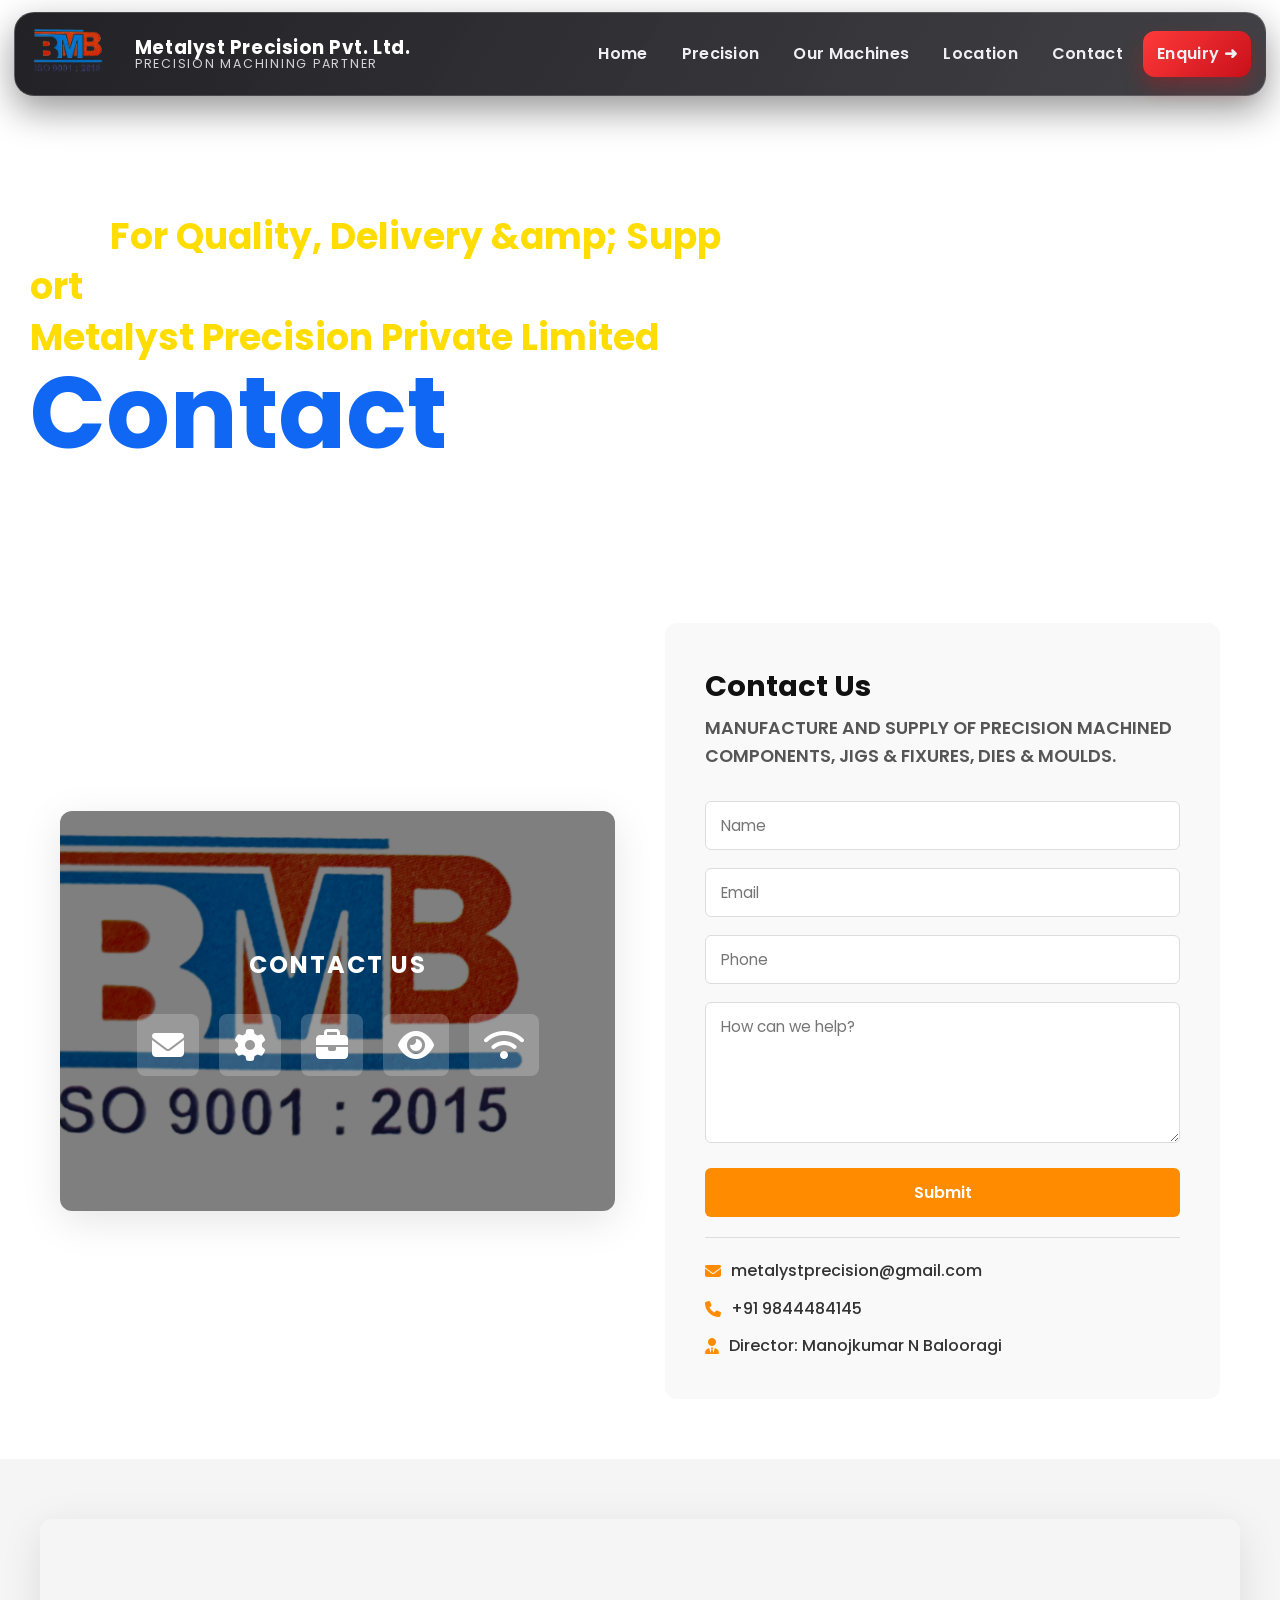
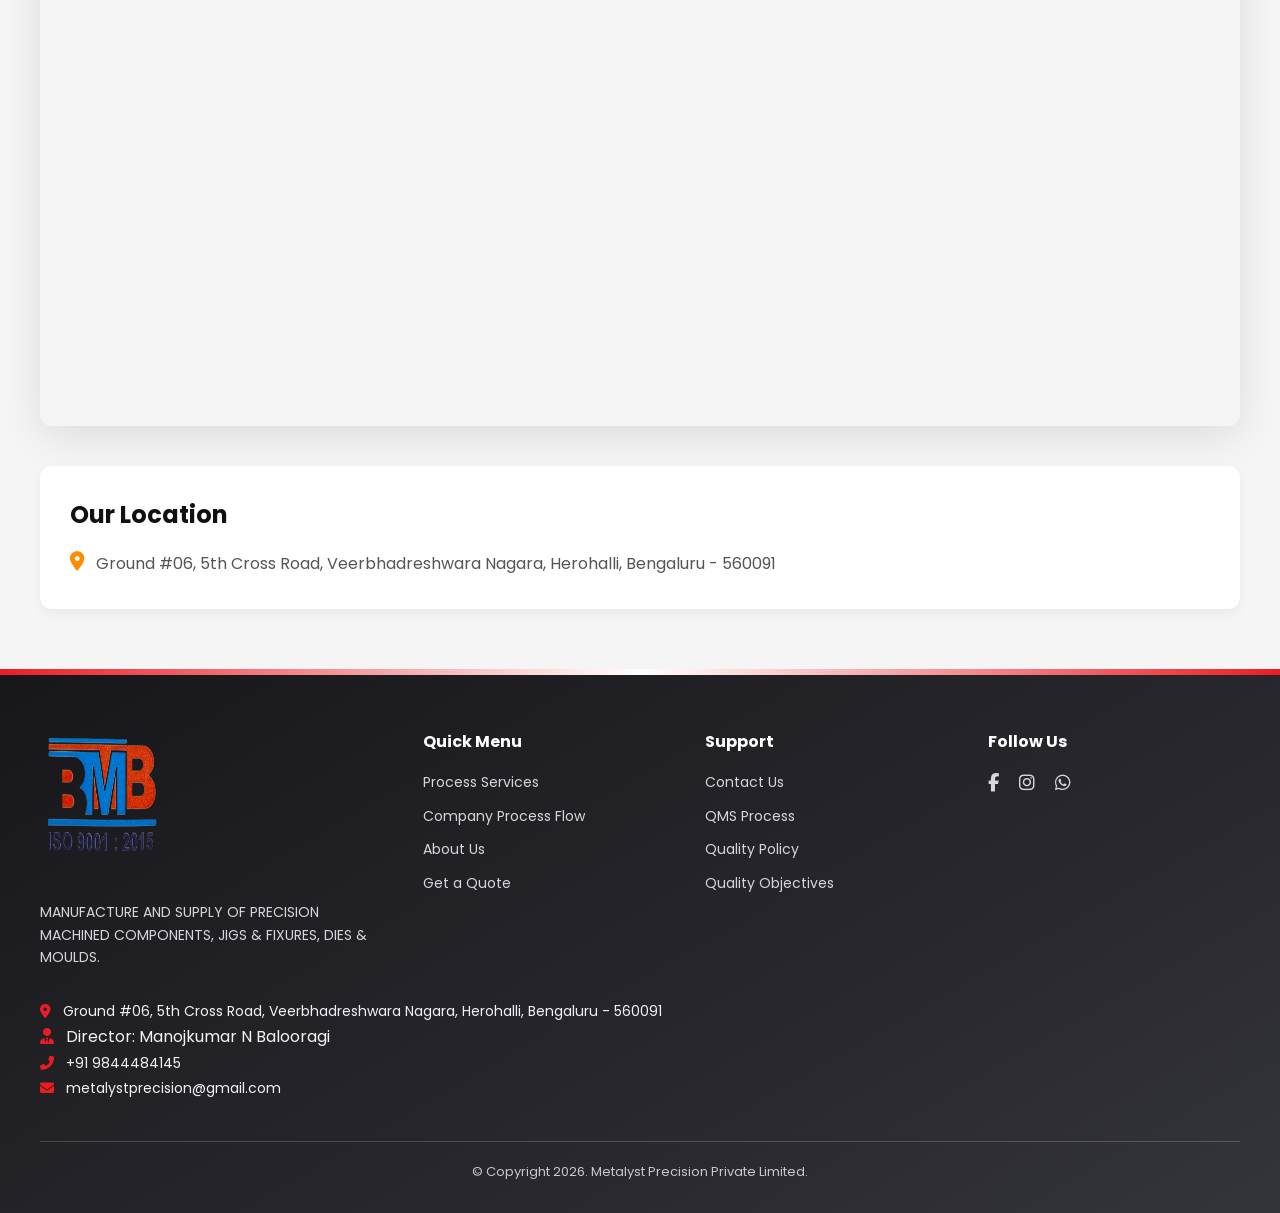
==== contact.html @ deeb3d69 "modify the repo" ====
<!doctype html>
<html lang="en">
  <head>
    <meta charset="UTF-8" />
    <meta name="viewport" content="width=device-width, initial-scale=1.0" />
    <title>Metalyst Precision Private Limited</title>
    <link rel="icon" href="img/logo.png" />
    <link
      href="https://fonts.googleapis.com/css2?family=Inter:wght@400;600;700&display=swap"
      rel="stylesheet"
    />
    <link
      href="https://fonts.googleapis.com/css2?family=Barlow:wght@400;500;600&display=swap"
      rel="stylesheet"
    />
    <link
      href="https://fonts.googleapis.com/css2?family=Poppins:wght@300;400;500;600;700&display=swap"
      rel="stylesheet"
    />

    <link
      rel="stylesheet"
      href="https://cdnjs.cloudflare.com/ajax/libs/font-awesome/6.5.0/css/all.min.css"
    />
    <link rel="stylesheet" href="style.css" />
  </head>
  <style>
    /* Reset */
    * {
      margin: 0;
      padding: 0;
      box-sizing: border-box;
      font-family: "poppins", sans-serif;
    }

    body {
      background: #fff;
      color: #111;
      line-height: 1.6;
    }

    .service-hero-content h2 span.letter,
    .service-hero-content h1 span.letter {
      opacity: 0;
      transform: translateY(-30px);
      animation: fadeInUp 0.6s ease-out forwards;
      display: inline-block;
    }

    @keyframes fadeInUp {
      from {
        opacity: 0;
        transform: translateY(-30px);
      }
      to {
        opacity: 1;
        transform: translateY(0);
      }
    }

    .service-hero {
      background-image: url(img/10506876.jpg);
      background-size: cover;

      object-fit: contain;
      background-position: center;
      padding: 100px 30px;
      position: relative;
      overflow: hidden;
      color: #fff;
      text-align: left;
    }

    .service-hero-content {
      max-width: 700px;
      position: relative;
      z-index: 2;
    }

    .service-hero-content h2 {
      font-size: 36px;
      font-weight: 300;
      line-height: 1.4;
    }

    .service-hero-content h2 span {
      font-weight: 700;
      color: #ffdd00;
    }

    .bg-text {
      font-size: 100px;
      font-weight: 700;
      margin: 0;
      line-height: 1;
      bottom: 30px;
      left: 30px;
      color: #0f67f4;
    }
    @media (max-width: 446px) {
      .service-hero-content h2 {
        font-size: 28px;
      }
      .bg-text {
        font-size: 60px;
      }
    }

    /* Hero Section */
    .hero {
      text-align: center;
      padding: 80px 20px;
      max-width: 1200px;
      margin: auto;
      font-family: "poppins", sans-serif;
    }

    .hero h1 {
      font-size: 2.5rem;
      font-weight: 700;
      margin-bottom: 15px;
    }

    .hero .highlight {
      color: #1e73e8;
    }

    .hero p {
      font-size: 1.1rem;
      color: #555;
      margin-bottom: 25px;
    }

    /* Buttons */
    .buttons {
      display: flex;
      justify-content: center;
      gap: 15px;
      margin-bottom: 20px;
    }

    .btn {
      text-decoration: none;
      padding: 12px 28px;
      border-radius: 25px;
      font-size: 1rem;
      font-weight: 600;
      transition: 0.3s;
    }

    .btn.primary {
      background: #1e73e8;
      color: #fff;
    }

    .btn.primary:hover {
      background: #125bb5;
    }

    .btn.secondary {
      background: #f4f4f4;
      color: #333;
      border: 1px solid #ddd;
    }

    .btn.secondary:hover {
      background: #e6e6e6;
    }

    /* Rating */
    .rating {
      margin-top: 10px;
      font-size: 0.95rem;
      color: #333;
    }

    .rating p {
      font-size: 0.85rem;
      color: #555;
    }

    .rating a {
      color: #1e73e8;
      text-decoration: none;
    }

    /* Stats Section */
    .hero-stats {
      margin-top: 60px;
      display: grid;
      grid-template-columns: repeat(auto-fit, minmax(220px, 1fr));
      gap: 20px;
      font-family: "poppins", sans-serif;
      justify-content: center;
      text-align: center;
      align-items: center;
    }

    .stat {
      background: #f9f9f9;
      border-radius: 15px;
      padding: 25px;
      text-align: center;
      box-shadow: 0 4px 12px rgba(0, 0, 0, 0.05);
    }

    .stat img {
      width: 100%;
      border-radius: 12px;
    }

    .stat h2 {
      font-size: 2rem;
      color: #111;
      margin-bottom: 10px;
    }

    .stat p {
      font-size: 0.95rem;
      color: #000000;
    }

    /* Color Variations */
    .stat.blue {
      background: #000000;
      color: #ffffff;
      font-size: 2rem;
    }
    .stat.blue p {
      color: #d4d4d4;
      font-size: 1rem;
      font-weight: 600;
    }
    .stat.blue h2 {
      color: #1f61f0;
      font-size: 2rem;
    }

    .stat.green {
      background: #f0fdf4;
      color: #111;
      border: 1px solid #cce8d8;
    }

    .stat.lightgreen {
      background: #d9f99d;
      color: #111;
    }

    /* machines */

    .machine-sec {
      padding: 60px 20px;
      background: #fff;
      max-width: 1200px;
      margin: auto;
    }

    .machine-sec h2 {
      font-size: 1.8rem;
      margin-bottom: 30px;
      font-weight: 700;
      color: #111;
    }

    .machine-sec h2 span {
      color: #e60012; /* Red Plus */
      margin-left: 10px;
    }

    /* Grid Layout */
    .machine-grid {
      display: grid;
      grid-template-columns: repeat(auto-fit, minmax(280px, 1fr));
      gap: 25px;
    }

    /* Machine Cards */
    .machine-card {
      background: #fff;
      border-radius: 10px;
      padding: 20px;
      text-align: center;
      box-shadow: 0 4px 12px rgba(0, 0, 0, 0.08);
      display: flex;
      flex-direction: column;
      justify-content: space-between;
    }

    .machine-card img {
      max-width: 100%;
      height: auto;
      margin-bottom: 15px;
      border-radius: 8px;
    }

    .machine-card h3 {
      font-size: 1.1rem;
      font-weight: 600;
      color: #222;
      margin-bottom: 15px;
    }

    /* Wide cards (side by side image + text) */
    .machine-card.wide {
      display: flex;
      align-items: center;
      justify-content: space-between;
      gap: 20px;
      grid-column: span 2;
    }

    .machine-card.wide .machine-info {
      flex: 1;
    }

    .machine-card.wide .machine-img {
      flex: 1;
    }

    .machine-card.wide img {
      width: 100%;
      border-radius: 8px;
    }

    .machine-card ul {
      list-style: disc;
      margin: 0 0 15px 20px;
      text-align: left;
      color: #444;
      font-size: 0.95rem;
    }

    /* Explore Button */
    .explore-btn {
      display: inline-block;
      background: #007bff;
      color: #fff;
      padding: 8px 18px;
      border-radius: 25px;
      text-decoration: none;
      font-size: 0.9rem;
      font-weight: 500;
      transition: 0.3s;
    }

    .explore-btn:hover {
      background: #7e7e7e;
    }

    .work-section {
      margin-top: 2rem;
      padding-bottom: 60px;
    }
    .work-header {
      text-align: center;
      padding: 60px 20px 30px;
    }

    .work-header h2 {
      font-size: 2.5rem;
      font-weight: 600;
    }

    .work-header h2 span {
      color: #3fa9f5;
    }

    .work-header p {
      font-size: 1rem;
      color: #525252;
      margin-top: 10px;
    }

    /* Grid */
    .work-grid {
      display: grid;
      grid-template-columns: repeat(3, 1fr);
      grid-auto-rows: 250px;
      gap: 20px;
      padding: 20px 60px 60px;
    }

    /* Card */
    .work-card {
      position: relative;
      overflow: hidden;
      border-radius: 16px;
    }

    .work-card img {
      width: 100%;
      height: 100%;
      object-fit: cover;
      transition: 0.4s;
    }

    .work-card:hover img {
      transform: scale(1.1);
      filter: brightness(0.7);
    }

    /* Info */
    .work-info {
      position: absolute;
      bottom: 20px;
      left: 20px;
      z-index: 2;
    }

    .work-info h3 {
      font-size: 1.1rem;
      margin: 5px 0 0;
      color: #ffffff;
    }
    .tag {
      color: #fff;
    }

    .tag {
      font-size: 0.8rem;
      background: rgba(0, 149, 255, 0.8);
      padding: 4px 10px;
      border-radius: 20px;
      font-weight: 600;
    }

    /* CTA button */
    .cta-btn {
      background: #0095ff;
      border: none;
      padding: 12px 20px;
      color: #fff;
      font-size: 0.9rem;
      border-radius: 25px;
      cursor: pointer;
      transition: 0.3s;
    }

    .cta-btn:hover {
      background: #2a7fb6;
    }

    /* Special card sizing */
    .large {
      grid-row: span 2;
    }

    .wide {
      grid-column: span 2;
    }

    /* Responsive */
    @media (max-width: 900px) {
      .work-grid {
        grid-template-columns: 1fr 1fr;
      }
      .wide {
        grid-column: span 1;
      }
    }

    @media (max-width: 600px) {
      .work-grid {
        grid-template-columns: 1fr;
        grid-auto-rows: auto;
      }
      .large {
        grid-row: span 1;
      }
    }

    /* Enquiry Section */
    .enquiry-section {
      padding: 60px 20px;
      max-width: 1200px;
      margin: auto;
      font-family: "poppins", sans-serif;
    }

    .enquiry-container {
      display: grid;
      grid-template-columns: 1fr 1fr;
      gap: 50px;
      align-items: center;
    }

    .enquiry-left {
      position: relative;
    }

    .contact-image {
      position: relative;
      border-radius: 12px;
      overflow: hidden;
      box-shadow: 0 10px 40px rgba(0, 0, 0, 0.1);
    }

    .contact-image img {
      width: 100%;
      height: auto;
      display: block;
      min-height: 400px;
      object-fit: cover;
    }

    .contact-overlay {
      position: absolute;
      top: 0;
      left: 0;
      right: 0;
      bottom: 0;
      background: rgba(0, 0, 0, 0.5);
      display: flex;
      flex-direction: column;
      align-items: center;
      justify-content: center;
      gap: 30px;
    }

    .contact-overlay h3 {
      color: #fff;
      font-size: 1.5rem;
      font-weight: 700;
      letter-spacing: 2px;
    }

    .contact-icons {
      display: flex;
      gap: 20px;
      font-size: 2rem;
      color: #fff;
    }

    .contact-icons i {
      background: rgba(255, 255, 255, 0.2);
      padding: 15px;
      border-radius: 8px;
      transition: all 0.3s;
    }

    .contact-icons i:hover {
      background: rgba(255, 217, 0, 0.3);
      transform: scale(1.1);
    }

    .enquiry-right {
      padding: 40px;
      background: #f9f9f9;
      border-radius: 12px;
    }

    .enquiry-right h2 {
      font-size: 1.8rem;
      font-weight: 700;
      color: #111;
      margin-bottom: 5px;
    }

    .enquiry-subtitle {
      font-size: 1.1rem;
      color: #555;
      margin-bottom: 30px;
      font-weight: 600;
    }

    .enquiry-form {
      margin-bottom: 20px;
    }

    .form-group {
      margin-bottom: 18px;
    }

    .form-group input,
    .form-group textarea {
      width: 100%;
      padding: 12px 15px;
      border: 1px solid #ddd;
      border-radius: 6px;
      font-family: "poppins", sans-serif;
      font-size: 0.95rem;
      transition: all 0.3s;
    }

    .form-group input:focus,
    .form-group textarea:focus {
      outline: none;
      border-color: #007bff;
      box-shadow: 0 0 5px rgba(0, 123, 255, 0.3);
    }

    .form-group textarea {
      resize: vertical;
      font-family: "poppins", sans-serif;
    }

    .submit-btn {
      width: 100%;
      padding: 12px 20px;
      background: #ff8c00;
      color: #fff;
      border: none;
      border-radius: 6px;
      font-size: 1rem;
      font-weight: 600;
      cursor: pointer;
      transition: all 0.3s;
      font-family: "poppins", sans-serif;
    }

    .submit-btn:hover {
      background: #e67e00;
      transform: translateY(-2px);
      box-shadow: 0 5px 15px rgba(255, 140, 0, 0.3);
    }

    .contact-info {
      display: flex;
      flex-direction: column;
      gap: 12px;
      margin-top: 20px;
      padding-top: 20px;
      border-top: 1px solid #ddd;
    }

    .info-link {
      color: #333;
      text-decoration: none;
      font-weight: 500;
      display: flex;
      align-items: center;
      gap: 10px;
      transition: all 0.3s;
    }

    .info-link i {
      color: #ff8c00;
    }

    .info-link:hover {
      color: #ff8c00;
      transform: translateX(5px);
    }

    /* Map Section */
    .map-section {
      padding: 60px 20px;
      background: #f5f5f5;
    }

    .map-container {
      max-width: 1200px;
      margin: 0 auto 40px;
      border-radius: 12px;
      overflow: hidden;
      box-shadow: 0 10px 40px rgba(0, 0, 0, 0.1);
    }

    .map-container iframe {
      border: none;
    }

    .address-info {
      max-width: 1200px;
      margin: auto;
    }

    .address-box {
      background: #fff;
      padding: 30px;
      border-radius: 12px;
      box-shadow: 0 4px 12px rgba(0, 0, 0, 0.05);
    }

    .address-box h3 {
      font-size: 1.5rem;
      font-weight: 700;
      color: #111;
      margin-bottom: 15px;
    }

    .address-box p {
      color: #555;
      font-size: 1rem;
      line-height: 1.8;
      display: flex;
      align-items: flex-start;
      gap: 12px;
    }

    .address-box i {
      color: #ff8c00;
      font-size: 1.2rem;
      margin-top: 2px;
    }

    /* Responsive */
    @media (max-width: 768px) {
      .enquiry-container {
        grid-template-columns: 1fr;
        gap: 30px;
      }

      .enquiry-right {
        padding: 30px;
      }

      .enquiry-right h2 {
        font-size: 1.5rem;
      }

      .contact-image img {
        min-height: 300px;
      }

      .map-container iframe {
        height: 350px !important;
      }

      .address-box {
        padding: 20px;
      }
    }
  </style>
  <body>
    <header class="navbar">
      <div class="logo">
        <img src="img/logo.png" alt="Metalyst Precision logo" />
        <div class="brand-copy">
          <span class="brand-name">Metalyst Precision Pvt. Ltd.</span>
          <span class="brand-sub">Precision Machining Partner</span>
        </div>
      </div>
      <button class="menu-toggle" aria-label="Toggle menu">
        <i class="fas fa-bars"></i>
      </button>
      <nav class="nav-links">
        <a href="index.html">Home</a>
        <a href="precision.html">Precision</a>
        <a href="machine.html">Our Machines</a>
        <a
          href="https://maps.app.goo.gl/YwzaSE9wYyrj9JaE9?g_st=iw"
          target="_blank"
          rel="noopener"
          >Location</a
        >
        <a href="contact.html">Contact</a>
        <a
          href="https://wa.me/919844484145?text=Hi%20Metalyst%20Precision%20Private%20Limited!%20I%20am%20interested%20in%20your%20precision%20machining%20solutions.%20Can%20you%20provide%20more%20details?"
          class="btn-yellow"
          >Enquiry ➜</a
        >
      </nav>
    </header>

    <section class="service-hero" id="services">
      <div class="service-hero-content">
        <h2>
          For Quality, Delivery & Support <br /><span
            >Metalyst Precision Private Limited</span
          >
        </h2>
        <h1 class="bg-text">Contact</h1>
      </div>
    </section>

    <!-- Enquiry Section -->
    <section class="enquiry-section">
      <div class="enquiry-container">
        <!-- Left Side - Contact Image & Info -->
        <div class="enquiry-left">
          <div class="contact-image">
            <img src="img/logo.png" alt="Contact Us" />
            <div class="contact-overlay">
              <h3>CONTACT US</h3>
              <div class="contact-icons">
                <i class="fas fa-envelope"></i>
                <i class="fas fa-cog"></i>
                <i class="fas fa-briefcase"></i>
                <i class="fas fa-eye"></i>
                <i class="fas fa-wifi"></i>
              </div>
            </div>
          </div>
        </div>

        <!-- Right Side - Form -->
        <div class="enquiry-right">
          <h2>Contact Us</h2>
          <p class="enquiry-subtitle">
            MANUFACTURE AND SUPPLY OF PRECISION MACHINED COMPONENTS, JIGS &
            FIXURES, DIES & MOULDS.
          </p>

          <form class="enquiry-form" id="enquiryForm">
            <div class="form-group">
              <input type="text" placeholder="Name" name="name" required />
            </div>

            <div class="form-group">
              <input type="email" placeholder="Email" name="email" required />
            </div>

            <div class="form-group">
              <input type="tel" placeholder="Phone" name="phone" required />
            </div>

            <div class="form-group">
              <textarea
                placeholder="How can we help?"
                name="message"
                rows="5"
                required
              ></textarea>
            </div>

            <button type="submit" class="submit-btn">Submit</button>
          </form>

          <div class="contact-info">
            <a href="mailto:metalystprecision@gmail.com" class="info-link">
              <i class="fas fa-envelope"></i>
              metalystprecision@gmail.com
            </a>
            <a href="tel:+919844484145" class="info-link">
              <i class="fas fa-phone"></i>
              +91 9844484145
            </a>
            <span class="info-link"
              ><i class="fas fa-user-tie"></i> Director: Manojkumar N
              Balooragi</span
            >
          </div>
        </div>
      </div>
    </section>

    <!-- Map Section -->
    <section class="map-section">
      <div class="map-container">
        <iframe
          title="Metalyst Precision Location Map"
          src="https://www.google.com/maps?q=Ground%20%2306%2C%205th%20Cross%20Road%2C%20Veerbhadreshwara%20Nagara%2C%20Herohalli%2C%20Bengaluru%20560091&output=embed"
          width="100%"
          height="500"
          allowfullscreen=""
          class="contact-map"
        ></iframe>
      </div>

      <div class="address-info">
        <div class="address-box">
          <h3>Our Location</h3>
          <p>
            <i class="fas fa-map-marker-alt"></i>
            Ground #06, 5th Cross Road, Veerbhadreshwara Nagara, Herohalli,
            Bengaluru - 560091
          </p>
        </div>
      </div>
    </section>

    <footer class="footer">
      <div class="footer-container">
        <!-- Left Column -->
        <div class="footer-brand">
            <img
              src="img/logo.png"
              alt="Metalyst Precision Logo"
              class="logo"
            />
            <p>
              MANUFACTURE AND SUPPLY OF PRECISION MACHINED COMPONENTS, JIGS &
              FIXURES, DIES & MOULDS.
            </p>
          </div>

        <!-- Quick Menu -->
        <div class="footer-links">
          <h4>Quick Menu</h4>
          <ul>
            <li><a href="index.html#service">Process Services</a></li>
            <li><a href="index.html#process">Company Process Flow</a></li>
            <li><a href="index.html">About Us</a></li>
            <li><a href="contact.html">Get a Quote</a></li>
          </ul>
        </div>

        <!-- Support -->
        <div class="footer-links">
          <h4>Support</h4>
          <ul>
            <li><a href="contact.html">Contact Us</a></li>
            <li><a href="index.html#process">QMS Process</a></li>
            <li><a href="index.html">Quality Policy</a></li>
            <li><a href="index.html">Quality Objectives</a></li>
          </ul>
        </div>

        <!-- Social -->
        <div class="footer-social">
          <h4>Follow Us</h4>
          <div class="social-icons">
            <a href="#" title="Facebook" target="_blank" rel="noopener">
              <i class="fab fa-facebook-f"></i>
            </a>
            <a href="#" title="Instagram" target="_blank" rel="noopener">
              <i class="fab fa-instagram"></i>
            </a>
            <a
              href="https://wa.me/919844484145?text=Hello%20Metalyst%20Precision%20Private%20Limited%2C%20I%20am%20interested%20in%20your%20precision%20machining%20solutions."
              target="_blank"
              rel="noopener"
              title="WhatsApp"
            >
              <i class="fab fa-whatsapp"></i>
            </a>
          </div>
        </div>

        <!-- Contact Details -->
        <div class="footer-contact">
          <p>
            <a
              href="https://maps.app.goo.gl/YwzaSE9wYyrj9JaE9?g_st=iw"
              target="_blank"
              rel="noopener"
            >
              <i class="fas fa-map-marker-alt"></i>
              Ground #06, 5th Cross Road, Veerbhadreshwara Nagara, Herohalli,
              Bengaluru - 560091
            </a>
          </p>

          <p>
            <i class="fas fa-user-tie"></i> Director: Manojkumar N Balooragi
          </p>

          <p>
            <a href="tel:+919844484145">
              <i class="fas fa-phone-alt"></i> +91 9844484145
            </a>
          </p>

          <p>
            <a
              href="mailto:metalystprecision@gmail.com"
              target="_blank"
              rel="noopener"
            >
              <i class="fas fa-envelope"></i> metalystprecision@gmail.com
            </a>
          </p>
        </div>
      </div>

      <div class="footer-bottom">
        <p>© Copyright 2026. Metalyst Precision Private Limited.</p>
      </div>
    </footer>

    <script>
      document.addEventListener("DOMContentLoaded", function () {
        // Service Hero h2 animation
        const serviceHeroH2 = document.querySelector(
          ".service-hero-content h2",
        );
        if (serviceHeroH2) {
          // Split text into spans if not already done
          if (!serviceHeroH2.querySelector("span.letter")) {
            const html = serviceHeroH2.innerHTML;
            // Split by <br> and animate each line
            serviceHeroH2.innerHTML = "";
            html.split("<br>").forEach((line, lineIdx) => {
              if (lineIdx > 0)
                serviceHeroH2.appendChild(document.createElement("br"));
              line
                .replace(/<[^>]+>/g, "")
                .split("")
                .forEach((char, i) => {
                  const span = document.createElement("span");
                  span.className = "letter";
                  span.textContent = char === " " ? "\u00A0" : char;
                  serviceHeroH2.appendChild(span);
                });
            });
          }
          serviceHeroH2.querySelectorAll("span.letter").forEach((span) => {
            span.style.opacity = 0;
            span.style.transform = "translateY(-30px)";
            span.style.animation = "none";
          });
          const observerH2 = new IntersectionObserver(
            ([entry]) => {
              if (entry.isIntersecting) {
                serviceHeroH2
                  .querySelectorAll("span.letter")
                  .forEach((span, i) => {
                    span.style.animation = "fadeInUp 0.6s ease-out forwards";
                    span.style.animationDelay = i * 0.06 + "s";
                  });
              }
            },
            { threshold: 0.5 },
          );
          observerH2.observe(serviceHeroH2);
        }

        // Service Hero h1 animation
        const serviceHeroH1 = document.querySelector(
          ".service-hero-content h1",
        );
        if (serviceHeroH1) {
          if (!serviceHeroH1.querySelector("span.letter")) {
            const text = serviceHeroH1.textContent;
            serviceHeroH1.innerHTML = "";
            text.split("").forEach((char) => {
              const span = document.createElement("span");
              span.className = "letter";
              span.textContent = char === " " ? "\u00A0" : char;
              serviceHeroH1.appendChild(span);
            });
          }
          serviceHeroH1.querySelectorAll("span.letter").forEach((span) => {
            span.style.opacity = 0;
            span.style.transform = "translateY(-30px)";
            span.style.animation = "none";
          });
          const observerH1 = new IntersectionObserver(
            ([entry]) => {
              if (entry.isIntersecting) {
                serviceHeroH1
                  .querySelectorAll("span.letter")
                  .forEach((span, i) => {
                    span.style.animation = "fadeInUp 0.6s ease-out forwards";
                    span.style.animationDelay = i * 0.06 + "s";
                  });
              }
            },
            { threshold: 0.5 },
          );
          observerH1.observe(serviceHeroH1);
        }
      });

      document.addEventListener("DOMContentLoaded", function () {
        const menuToggle = document.querySelector(".menu-toggle");
        const navLinks = document.querySelector(".nav-links");
        menuToggle.addEventListener("click", function () {
          navLinks.classList.toggle("active");
        });
      });
    </script>

    <script>
      // ...existing code...

      // Count animation for hero-stats numbers
      document.addEventListener("DOMContentLoaded", function () {
        function animateCount(el, target, duration = 1200) {
          let start = 0;
          let startTime = null;
          target = parseInt(target, 10);
          function step(ts) {
            if (!startTime) startTime = ts;
            const progress = Math.min((ts - startTime) / duration, 1);
            el.textContent = Math.floor(progress * (target - start) + start);
            if (progress < 1) {
              requestAnimationFrame(step);
            } else {
              el.textContent = target;
            }
          }
          requestAnimationFrame(step);
        }

        // Animate all .stat h2 numbers when .hero-stats enters viewport
        const statsSection = document.querySelector(".hero-stats");
        if (statsSection) {
          const observer = new IntersectionObserver(
            function (entries) {
              if (entries[0].isIntersecting) {
                statsSection
                  .querySelectorAll(".stat h2")
                  .forEach(function (h2) {
                    const target = h2.textContent.replace(/\D/g, "");
                    if (target) animateCount(h2, target);
                  });
                observer.disconnect();
              }
            },
            { threshold: 0.3 },
          );
          observer.observe(statsSection);
        }
      });

      // ...existing code...
    </script>

    <script>
      // Enquiry Form Submission
      document.addEventListener("DOMContentLoaded", function () {
        const enquiryForm = document.getElementById("enquiryForm");
        if (enquiryForm) {
          enquiryForm.addEventListener("submit", function (e) {
            e.preventDefault();

            // Get form values
            const formData = new FormData(this);
            const data = {
              name: formData.get("name"),
              email: formData.get("email"),
              phone: formData.get("phone"),
              message: formData.get("message"),
            };

            // Create mailto link
            const subject = `New Enquiry from ${data.name}`;
            const body = `
Name: ${data.name}
Email: ${data.email}
Phone: ${data.phone}

Message:
${data.message}
            `;

            // Send email using mailto (opens email client)
            window.location.href = `mailto:metalystprecision@gmail.com?subject=${encodeURIComponent(
              subject,
            )}&body=${encodeURIComponent(body)}`;

            // Optional: Show success message
            alert("Thank you for your enquiry! Opening email client...");

            // Reset form
            this.reset();
          });
        }
      });
    </script>
  </body>
</html>
---- style.css ----
* {
  margin: 0;
  padding: 0;
  box-sizing: border-box;
}

:root {
  --primary: #1f1f23; /* Card Black */
  --secondary: #3a3a40; /* Card Gray */
  --accent-red: #ed1c24; /* Card Red */
  --accent-red-dark: #c8101a; /* Deep Red */
  --light-bg: #efeff1; /* Light Gray */
  --mid-bg: #d8d8dd; /* Mid Gray */
  --text-dark: #1a1a1d; /* Headings */
  --text-body: #3f3f45; /* Paragraphs */
  --nav-bg: linear-gradient(
    120deg,
    rgba(27, 27, 31, 0.97),
    rgba(53, 53, 58, 0.94)
  );
}

body {
  font-family: "Poppins", sans-serif;
  margin: 0;
  padding: 0;
  background: #f2f6fb;
  color: #333;
  margin-top: 112px;
}
html {
  scroll-behavior: smooth;
}

/* Modern Navbar */
.menu-toggle {
  display: none;
}

.navbar {
  position: fixed;
  top: 12px;
  left: 50%;
  transform: translateX(-50%);
  width: min(1260px, calc(100% - 28px));
  min-height: 84px;
  display: flex;
  align-items: center;
  justify-content: space-between;
  padding: 12px 14px;
  border-radius: 20px;
  border: 1px solid rgba(255, 255, 255, 0.16);
  background: var(--nav-bg);
  -webkit-backdrop-filter: blur(14px);
  backdrop-filter: blur(14px);
  box-shadow: 0 14px 36px rgba(8, 8, 10, 0.42);
  z-index: 1000;
  font-family: "Barlow", sans-serif;
}

.navbar .logo {
  display: flex;
  align-items: center;
  gap: 12px;
  min-width: 0;
}

.logo img {
  height: 56px;
  width: auto;
}

.brand-copy {
  display: flex;
  flex-direction: column;
  line-height: 1.05;
  color: #ffffff;
}

.brand-name {
  font-weight: 700;
  font-size: 1.15rem;
  letter-spacing: 0.03em;
}

.brand-sub {
  font-size: 0.78rem;
  letter-spacing: 0.14em;
  color: #d3d3d8;
  text-transform: uppercase;
}

.nav-links {
  display: flex;
  align-items: center;
  gap: 6px;
}

.navbar .nav-links a {
  text-decoration: none;
  color: #f0f0f4;
  font-weight: 600;
  letter-spacing: 0.02em;
  padding: 10px 14px;
  border-radius: 12px;
  transition: background 0.25s ease, color 0.25s ease, transform 0.25s ease;
}

.navbar .nav-links a:hover {
  background: var(--accent-red);
  color: #ffffff;
  transform: translateY(-1px);
}

.navbar .nav-links a:focus-visible,
.menu-toggle:focus-visible,
.hero-btn:focus-visible {
  outline: 2px solid var(--accent-red);
  outline-offset: 2px;
}

.btn-yellow {
  background: linear-gradient(135deg, #ff3a3a, #c8101a);
  color: #ffffff;
  padding: 10px 18px;
  border-radius: 12px;
  text-decoration: none;
  font-weight: 700;
  box-shadow: 0 10px 20px rgba(200, 16, 26, 0.35);
}

.btn-yellow:hover {
  background: linear-gradient(135deg, #ff5d5d, #a60912);
  color: #ffffff;
}

/* Hero Section */
.hero {
  position: relative;
  margin: 0 16px 24px;
  min-height: 720px;
  padding: 146px 56px 34px;
  border-radius: 28px;
  overflow: hidden;
  display: flex;
  flex-direction: column;
  justify-content: space-between;
  isolation: isolate;
  background: radial-gradient(
      circle at 10% 15%,
      rgba(74, 144, 226, 0.32),
      transparent 40%
    ),
    linear-gradient(115deg, #06162e 0%, #0a2144 54%, #0f2b55 100%);
}

.hero::before {
  content: "";
  position: absolute;
  inset: 0;
  background: linear-gradient(
    105deg,
    rgba(4, 15, 31, 0.78) 0%,
    rgba(4, 15, 31, 0.48) 45%,
    rgba(4, 15, 31, 0.18) 100%
  );
  z-index: -1;
}

.bgimg {
  position: absolute;
  inset: 0;
  width: 100%;
  height: 100%;
  object-fit: contain;
  object-position: center right;
  opacity: 0.36;
  z-index: -2;
  filter: contrast(1.06) saturate(1.08);
}

.hero-content {
  display: flex;
  align-items: flex-start;
  justify-content: flex-start;
  position: relative;
  z-index: 2;
  max-width: 780px;
  font-family: "Barlow", sans-serif;
}

.hero-left {
  max-width: 780px;
}

.hero-kicker {
  margin-bottom: 14px;
  font-size: 0.86rem;
  letter-spacing: 0.13em;
  text-transform: uppercase;
  color: #89b9ea;
  font-weight: 600;
}

.hero-left h1 {
  font-size: clamp(2.2rem, 5vw, 4.7rem);
  font-weight: 700;
  line-height: 1.02;
  color: #f5f9ff;
  margin: 0;
}

.hero-left h1 span {
  color: #6ec4ff;
}

.hero-left .tagline {
  margin-top: 18px;
  font-size: 1.08rem;
  line-height: 1.6;
  color: #d3dfef;
  max-width: 62ch;
}

.hero-cta-row {
  display: flex;
  flex-wrap: wrap;
  gap: 12px;
  margin-top: 28px;
}

.hero-btn {
  display: inline-flex;
  align-items: center;
  justify-content: center;
  gap: 6px;
  font-family: "Barlow", sans-serif;
  font-weight: 700;
  padding: 12px 18px;
  border-radius: 12px;
  border: 1px solid transparent;
  transition: transform 0.25s ease, background 0.25s ease, color 0.25s ease;
}

.hero-btn.primary {
  background: linear-gradient(135deg, #2c8fff, #0068ff);
  color: #ffffff;
}

.hero-btn.primary:hover {
  transform: translateY(-1px);
  background: linear-gradient(135deg, #4fa1ff, #0f73ff);
}

.hero-btn.secondary {
  border-color: rgba(194, 216, 242, 0.52);
  color: #d9e9fb;
  background: rgba(13, 28, 54, 0.52);
}

.hero-btn.secondary:hover {
  transform: translateY(-1px);
  background: rgba(23, 45, 80, 0.72);
  color: #ffffff;
}

.hero-image {
  display: none;
}

/* Features */
.herofeatures {
  position: relative;
  z-index: 2;
  width: 100%;
  display: grid;
  grid-template-columns: repeat(4, minmax(0, 1fr));
  gap: 14px;
  margin-top: 44px;
}

.herofeature-card {
  background: rgba(7, 23, 46, 0.76);
  border: 1px solid rgba(196, 218, 244, 0.24);
  border-radius: 16px;
  padding: 16px 18px;
  min-width: 0;
  max-width: unset;
  text-align: left;
  box-shadow: 0 10px 24px rgba(6, 16, 32, 0.26);
}

.herofeature-card.review,
.herofeature-card.battery,
.herofeature-card.weather {
  background: rgba(7, 23, 46, 0.76);
}

.herofeature-card .icon {
  color: #73c6ff;
  font-size: 1.2rem;
  margin-bottom: 10px;
}

.herofeature-card p {
  margin: 0;
  color: #f2f7ff;
  font-weight: 600;
}

.herofeature-card small {
  display: block;
  margin-top: 6px;
  color: #aec2dc;
  font-size: 0.88rem;
  line-height: 1.4;
}

/* Responsive navbar and hero */
@media (max-width: 1080px) {
  .hero {
    padding: 136px 28px 28px;
    min-height: 650px;
  }

  .herofeatures {
    grid-template-columns: repeat(2, minmax(0, 1fr));
  }
}

@media (max-width: 980px) {
  body {
    margin-top: 98px;
  }

  .navbar {
    top: 8px;
    width: calc(100% - 18px);
    min-height: 76px;
    padding: 10px 12px;
    border-radius: 16px;
    align-items: center;
    background: var(--nav-bg);
  }

  .logo img {
    height: 50px;
  }

  .brand-sub {
    display: none;
  }

  .menu-toggle {
    display: inline-flex;
    align-items: center;
    justify-content: center;
    width: 42px;
    height: 42px;
    border-radius: 10px;
    border: 1px solid rgba(255, 255, 255, 0.24);
    background: rgba(255, 255, 255, 0.08);
    color: #ffffff;
    font-size: 1.2rem;
    cursor: pointer;
  }

  .nav-links {
    display: none;
    position: absolute;
    top: calc(100% + 10px);
    left: 0;
    width: 100%;
    padding: 10px;
    border-radius: 14px;
    border: 1px solid rgba(255, 255, 255, 0.2);
    background: var(--nav-bg);
    box-shadow: 0 14px 24px rgba(0, 0, 0, 0.34);
    flex-direction: column;
    align-items: stretch;
    gap: 6px;
  }

  .nav-links.active {
    display: flex;
  }

  .navbar .nav-links a {
    width: 100%;
    border-radius: 10px;
    padding: 12px 14px;
  }

  .navbar .nav-links a:hover,
  .navbar .nav-links a:active,
  .navbar .nav-links a:focus-visible {
    background: var(--accent-red);
    color: #ffffff;
  }

  .btn-yellow {
    width: 100%;
    margin-top: 6px;
    justify-content: center;
    text-align: center;
  }
}

@media (min-width: 981px) {
  .nav-links {
    display: flex !important;
    position: static;
    background: none;
    border: 0;
    box-shadow: none;
    flex-direction: row;
    width: auto;
    padding: 0;
  }

  .menu-toggle {
    display: none !important;
  }
}

@media (max-width: 700px) {
  .hero {
    margin: 0 10px 16px;
    padding: 122px 16px 20px;
    border-radius: 20px;
    min-height: auto;
  }

  .bgimg {
    object-position: center;
    opacity: 0.28;
  }

  .hero-content {
    max-width: 100%;
  }

  .hero-left h1 {
    font-size: clamp(1.9rem, 8vw, 2.8rem);
  }

  .hero-left .tagline {
    font-size: 0.97rem;
    line-height: 1.5;
  }

  .hero-kicker {
    font-size: 0.75rem;
  }

  .hero-cta-row {
    gap: 10px;
  }

  .hero-btn {
    width: 100%;
  }

  .herofeatures {
    grid-template-columns: 1fr;
    gap: 10px;
    margin-top: 24px;
  }
}

/* ...existing code... */

/* ...existing code... */

/* Hero slide animation disabled - content remains static */

/* ...existing code... */

a {
  text-decoration: none;
  color: inherit;
}

.intr {
  opacity: 0;
  transform: translateY(40px);
  animation: fadeInintro 1.5s cubic-bezier(0.4, 2, 0.3, 1) forwards;
  animation-delay: 3.2s;
}

@keyframes fadeInintro {
  from {
    opacity: 0;
    transform: translateY(40px);
  }
  to {
    opacity: 1;
    transform: translateY(0);
  }
}

.about-animated-text span {
  opacity: 0;
  transform: translateY(-30px);
  animation: fadeInUp 0.6s ease-out forwards;
  display: inline-block;
}

/* Staggered delays for each letter */
.about-animated-text span:nth-child(1) {
  animation-delay: 0s;
}
.about-animated-text span:nth-child(2) {
  animation-delay: 0.08s;
}
.about-animated-text span:nth-child(3) {
  animation-delay: 0.16s;
}
.about-animated-text span:nth-child(4) {
  animation-delay: 0.24s;
}
.about-animated-text span:nth-child(5) {
  animation-delay: 0.32s;
}
.about-animated-text span:nth-child(6) {
  animation-delay: 0.4s;
}
.about-animated-text span:nth-child(7) {
  animation-delay: 0.48s;
}
.about-animated-text span:nth-child(8) {
  animation-delay: 0.56s;
}
.about-animated-text span:nth-child(9) {
  animation-delay: 0.64s;
}

@keyframes fadeInUp {
  to {
    opacity: 1;
    transform: translateY(0);
  }
}

@keyframes fadeInUp {
  from {
    opacity: 0;
    transform: translateY(-30px);
  }
  to {
    opacity: 1;
    transform: translateY(0);
  }
}

.about-animated-text span,
.tiltle span {
  opacity: 0;
  transform: translateY(-30px);
  animation: fadeInUp 0.6s ease-out forwards;
  display: inline-block;
}
.top-bar {
  background: #fff;
  font-size: 12px;
  text-transform: uppercase;
  padding: 10px 20px;
  display: flex;
  justify-content: space-between;
  border-bottom: 1px solid #ddd;
  font-weight: 600;
}
.intro strong {
  color: #007bff;
  font-family: "Poppins", sans-serif;
}

.menu {
  cursor: pointer;
}

.about-section {
  background-image: url();
  padding: 30px 30px;
  max-width: 1400px;
  margin: auto;
  font-family: "Poppins", sans-serif;
  border-radius: 15px;
  box-shadow: 0 4px 32px rgba(0, 0, 0, 0.08);
  display: flex;
  flex-wrap: wrap;
  gap: 30px;
  align-items: flex-start;
}

.about-section h1 {
  flex-basis: 100%;
  margin: 0;
  margin-bottom: 1rem;
  font-size: 3rem;
  font-weight: 600;
  color: #02073d;
  font-family: "Poppins", sans-serif;
  order: 1;
}

.intro {
  display: flex;
  flex-direction: column;
  justify-content: flex-start;
  gap: 20px;
  flex: 1;
  min-width: 300px;
  order: 2;
}

.intro p {
  font-size: 1.3rem;
  color: #444;
  font-family: "Poppins", sans-serif;
  margin: 0;
}

.cta-button {
  background: #007bff;
  color: #fff;
  border: none;
  padding: 12px 24px;
  border-radius: 6px;
  font-weight: 600;
  cursor: pointer;
}

.about-images {
  display: flex;
  gap: 20px;
  flex: 1;
  min-width: 300px;
  order: 3;
  margin: 0;
}

.about-images img {
  flex: 1;
  border-radius: 12px;
  object-fit: contain;
  max-height: 300px;
  width: 100%;
}

.philosophy {
  font-size: 1.2rem;
  font-weight: 400;
  color: #333;
  margin-top: 30px;
  font-family: "Poppins", sans-serif;
  flex-basis: 100%;
  order: 4;
}

.highlight {
  color: #ffcc00;
  font-weight: 600;
  font-family: "Poppins", sans-serif;
}

@media (max-width: 700px) {
  .about-section {
    padding: 24px 6px;
    border-radius: 10px;
  }
  .about-section h1 {
    font-size: 2rem;
    text-align: center;
    margin-bottom: 16px;
  }
  .intro {
    flex-direction: column;
    align-items: stretch;
    gap: 14px;
    margin-bottom: 18px;
    text-align: start;
  }
  .intro p {
    font-size: 1.05rem;
    max-width: 100%;
    margin-bottom: 10px;
  }
  .cta-button {
    width: 100%;
    font-size: 1rem;
    padding: 10px 0;
    border-radius: 8px;
    margin: 0 auto 10px auto;
  }
  .about-images {
    flex-direction: column;
    gap: 10px;
    margin: 18px 0;
  }
  .about-images img {
    max-height: 180px;
    width: 100%;
    border-radius: 10px;
  }
  .philosophy {
    font-size: 1rem;
    margin-top: 18px;
    text-align: center;
    padding: 0 4px;
  }
}

.abtwhy-container {
  display: flex;
  flex-wrap: wrap;
  gap: 2rem;
  justify-content: space-between;
  max-width: 1200px;
  font-family: "poppins", sans-serif;
  flex-basis: 100%;
  order: 5;
}

.abtleft-content {
  flex: 1 1 40%;
  margin-left: 2rem;
  margin-right: 3rem;
}

.subtitle {
  color: #bfc3d7;
  font-weight: 600;
  margin-bottom: 0.5rem;
  font-family: "Poppins", sans-serif;
}

.main-title {
  margin-top: 4rem;

  font-size: 2.5rem;
  font-weight: 700;
  color: #111;
  margin-bottom: 1rem;
}

.description {
  color: #666;
  font-size: 1rem;
  line-height: 1.6;
  margin-bottom: 1.5rem;
}
.quick-facts {
  list-style: none;
  padding: 0;
  margin-bottom: 2rem;
}
.btn {
  background-color: #007bff;
  color: #fff;
  padding: 0.75rem 1.5rem;
  text-decoration: none;
  border-radius: 5px;
  font-weight: 600;
  font-family: "Poppins", sans-serif;
}

.abtright-content {
  flex: 1 1 50%;
  display: grid;
  grid-template-columns: repeat(auto-fit, minmax(250px, 1fr));
  gap: 2rem;
  margin-top: 8rem;
  font-family: "Poppins", sans-serif;
}

.abtfeature-box {
  position: relative;
  background: #fff;
  padding: 1.5rem;
  border: 1px solid #eee;
  box-shadow: 0 4px 10px rgba(0, 0, 0, 0.03);
}

.abtfeature-box::before {
  content: "";
  position: absolute;
  width: 25px;
  height: 25px;
  border-top: 5px solid #02073d;
  border-left: 5px solid #02073d;

  top: -10px;
  left: -10px;
  border-radius: 2px;
}

.abtfeature-box .number {
  color: #007bff;
  font-weight: 700;
  font-size: 1.2rem;
}

.feature-box h3 {
  font-size: 1.1rem;
  color: #111;
  margin: 0.5rem 0;
}

.feature-box p {
  font-size: 0.95rem;
  color: #555;
}

/* Responsive */
@media (max-width: 768px) {
  .why-choose-us .container {
    flex-direction: column;
  }

  .right-content {
    grid-template-columns: 1fr;
  }
}

.abtinfo-cards {
  opacity: 1;
  transform: translatey(40px);
  transition: opacity 0.9s cubic-bezier(0.4, 0, 0.2, 1),
    transform 0.9s cubic-bezier(0.4, 0, 0.2, 1);
}

.abtinfo-cards.fade-in-right {
  opacity: 1;
  transform: translateY(0);
}

.abtinfo-cards {
  display: grid;
  grid-template-columns: repeat(auto-fit, minmax(280px, 1fr));
  gap: 1.5rem;
  padding: 3rem 2rem;
  font-family: "Poppins", sans-serif;
}

.abtcard {
  background-color: #ffffff;
  color: #181818;
  padding: 2rem;
  border-radius: 6px;
  transition: transform 1.3s ease;
}

.abtcard:hover {
  transform: translateY(-5px);
}

.abtcard.orange-bg {
  background-color: #007bff;
  color: #fff;
  font-family: "Poppins", sans-serif;
}

.abtcard.grey {
  background: #f7f9fc;
  color: #181818;
  font-family: "Poppins", sans-serif;
}

.hero2 {
  text-align: center;
  padding: 80px 20px;
  max-width: 900px;
  margin: auto;
}

.hero2 h1 {
  color: #007bff;
  font-size: 2.8rem;
  font-weight: 700;
  margin-bottom: 15px;
}

/* Fade-up animation for hero2 section */
@keyframes fadeUp {
  from {
    opacity: 0;
    transform: translateY(32px);
  }
  to {
    opacity: 1;
    transform: translateY(0);
  }
}

.hero2 {
  opacity: 0;
  transform: translateY(32px);
  animation: none;
}

.hero2 p {
  color: #555;
  font-size: 1rem;
  margin-bottom: 40px;
}

/* Add this CSS to your style.css */
.video-section {
  padding: 40px 0;
  background: #f8f9fc;
}

.video-container {
  position: relative;
  width: 100%;
  max-width: 1200px;
  margin: 0 auto;
  border-radius: 16px;
  overflow: hidden;
}

.video-container video {
  width: 100%;
  height: auto;
  display: block;
  object-fit: cover;
}

.video-overlay {
  position: absolute;
  top: 0;
  left: 0;
  width: 100%;
  height: 100%;
  background: rgba(0, 0, 0, 0.4);
  display: flex;
  flex-direction: column;
  justify-content: center;
  align-items: center;
  text-align: center;
  color: white;
  padding: 20px;
}

.video-overlay h2 {
  font-size: 2.5rem;
  margin-bottom: 1rem;
  text-shadow: 2px 2px 4px rgba(0, 0, 0, 0.3);
}

.video-overlay p {
  font-size: 1.2rem;
  text-shadow: 1px 1px 2px rgba(0, 0, 0, 0.3);
}

.video-wrapper {
  background: url("img/2534.jpg") center/cover no-repeat;
  border-radius: 40px;
  width: 100%;
  max-width: 600px;
  margin: auto;
  height: 250px;
  display: flex;
  align-items: center;
  justify-content: center;
}

.play-btn {
  background: rgba(255, 255, 255, 0.9);
  border: none;
  font-size: 2rem;
  border-radius: 50%;
  width: 60px;
  height: 60px;
  cursor: pointer;
  box-shadow: 0 4px 10px rgba(0, 0, 0, 0.2);
}

/* Trusted Clients */

/* Fade-up animation for trusted section */
@keyframes fadeUp {
  from {
    opacity: 0;
    transform: translateY(32px);
  }
  to {
    opacity: 1;
    transform: translateY(0);
  }
}

.trusted {
  opacity: 0;
  transform: translateY(32px);
  animation: none;
}

.trusted {
  text-align: center;
  margin: 60px auto;
}

.trusted p {
  font-size: 1rem;
  color: #666;
  margin-bottom: 20px;
}

.trusted .logos {
  display: flex;
  justify-content: center;
  flex-wrap: wrap;
  gap: 40px;
}

.trusted .logos img {
  height: 40px;

  transition: 0.3s;
}

.trusted {
  padding: 50px 20px;
  text-align: center;
  background: #f9fafb;
  overflow: hidden;
}

.trusted-title {
  font-size: 22px;
  font-weight: 600;
  margin-bottom: 30px;
  color: #1c1c1c;
}

.logos-slider {
  position: relative;
  width: 100%;
  overflow: hidden;
}

.logos-track {
  display: flex;
  gap: 60px;
  width: max-content;
  animation: scrollLogos 25s linear infinite;
}

.logos-track img {
  max-height: 70px;
  object-fit: contain;

  transition: all 0.3s ease;
}

.logos-track img:hover {
  filter: grayscale(0%);
  opacity: 1;
  transform: scale(1.05);
}

/* Animation */
@keyframes scrollLogos {
  from {
    transform: translateX(0);
  }
  to {
    transform: translateX(-50%);
  }
}

/* Mobile */
@media (max-width: 600px) {
  .trusted-title {
    font-size: 18px;
    margin-bottom: 20px;
  }
  .logos-track {
    gap: 30px;
    animation-duration: 15s; /* Faster scroll on mobile */
  }
  .logos-track img {
    max-height: 50px;
  }
}

/* Services Section */
.services {
  text-align: center;
  padding: 60px 20px;
  max-width: 1200px;
  margin: auto;
}

.services h2 {
  font-size: 2rem;
  margin-bottom: 15px;
}

.services p {
  color: #555;
  margin-bottom: 50px;
}

.cards {
  display: grid;
  grid-template-columns: repeat(auto-fit, minmax(280px, 1fr));
  gap: 30px;
}

.card {
  background: #f7f9fc;
  border-radius: 15px;
  box-shadow: 0 4px 20px rgba(0, 0, 0, 0.08);
  padding: 20px;
  text-align: left;
  transition: transform 0.3s ease;
}

.card img {
  width: 100%;
  border-radius: 12px;
  margin-bottom: 15px;
}

.card h3 {
  color: #007bff;
  font-size: 1.25rem;
  margin-bottom: 10px;
}

.card p {
  color: #555;
  font-size: 0.95rem;
  margin-bottom: 15px;
}

.card a {
  text-decoration: none;
  color: #0077ff;
  font-weight: 500;
  transition: 0.3s;
}

.card a:hover {
  color: #0055cc;
}

.card:hover {
  transform: translateY(-5px);
}

/* prosess */

.process-section {
  background-image: url(/img/hero/img\ bg.png);
  padding: 1rem;
  padding-top: 1rem;
  font-family: "Poppins", Arial, sans-serif;
  margin: 1rem;
  justify-content: center;
  align-items: center;
  justify-items: center;
}

.process-container {
  max-width: 1200px;
  justify-content: center;
}

.sub-heading {
  color: #2d9cdb;
  font-weight: 600;
  text-transform: uppercase;
  margin-bottom: 0.5rem;
  font-size: 3rem;
}

.main-heading {
  font-size: 2.5rem;
  font-weight: 700;
  margin-bottom: 1rem;
}

.process-intro {
  color: #555;
  max-width: 700px;
  margin-bottom: 3rem;
  line-height: 2.6;
}

.timeline {
  position: relative;
  display: flex;
  flex-direction: column;
  gap: 4rem;
}

.timeline-block {
  display: flex;
  align-items: center;
  justify-content: space-between;
  flex-wrap: wrap;
  width: auto;
}

.timeline-block-left {
  display: flex;
  align-items: center;
  justify-content: space-between;
  flex-wrap: wrap;
  width: auto;
  max-width: 1100px;
}

.timeline-block:nth-child(even) {
  flex-direction: row-reverse;
}

.timeline-img,
.timeline-content {
  width: 50%;
  object-fit: contain;
}

.timeline-img {
  display: flex;
  align-items: stretch;
}

.timeline-img img {
  max-width: 90%;
  width: 100%;
  height: 280px;
  border-radius: 8px;
  box-shadow: 0 4px 12px rgba(0, 0, 0, 0.08);
  margin-left: 40px;
  object-fit: cover;
  object-position: center;
}
img .timeline-content {
  background: #ffffff;
  padding: 1.5rem;
  border-left: 4px solid #007bff;
  border-radius: 5px;
  box-shadow: 0 2px 10px rgba(0, 0, 0, 0.04);
  object-fit: contain;
}

.step-number {
  color: #007bff;
  font-size: 2.2rem;
  font-weight: 600;
  display: inline-block;
  margin-bottom: 0.3rem;
}

.timeline-content h3 {
  font-size: 1.6rem;
  font-weight: 700;
  color: #111;
  margin-bottom: 0.5rem;
}

.timeline-content p {
  font-size: 1.5rem;
  color: #555;
  line-height: 1.6;
}

/* Responsive */
@media (max-width: 700px) {
  .timeline {
    gap: 2rem;
  }
  .timeline-block,
  .timeline-block-left {
    flex-direction: column !important;
    flex-grow: 1;
    align-items: stretch;
    max-width: 100%;
    width: 100%;
    margin-bottom: 2rem;
    box-shadow: 0 2px 12px rgba(45, 156, 219, 0.06);
    border-radius: 10px;
    background: #fff;
    padding-left: 0rem 0.5rem;
  }
  .timeline-img,
  .timeline-content {
    width: 100% !important;
    margin: 0;
    padding: 0;
  }
  .timeline-img img {
    width: 100%;
    max-width: 100%;
    height: 220px;
    margin: 0 0 1rem 0;
    border-radius: 8px;
    object-fit: cover;
    object-position: center;
  }
  .timeline-content {
    border-left: none;
    border-top: 4px solid #007bff;
    border-radius: 0 0 8px 8px;
    box-shadow: none;
    padding: 1rem 0.5rem;
    background: #f9f9f9;
  }
  .step-number {
    font-size: 1.1rem;
    margin-bottom: 0.5rem;
  }
  .timeline-content h3 {
    font-size: 1.1rem;
    margin-bottom: 0.5rem;
  }
  .timeline-content p {
    font-size: 1rem;
    line-height: 1.6;
  }
}

/* expertice */
/* Fade-up animation for hero2 section */
@keyframes fadeUp {
  from {
    opacity: 0;
    transform: translateY(32px);
  }
  to {
    opacity: 1;
    transform: translateY(0);
  }
}

.expertice {
  opacity: 0;
  transform: translateY(32px);
  animation: none;
}

.expertise {
  padding: 30px 0;
  text-align: center;
  background: #fff;
  background-image: url(/img/hero/img\ bg.png);
  font-family: "Poppins", sans-serif;
  margin-top: 3rem;
  margin-bottom: 3rem;
}

.expertise-grid {
  display: flex;
  flex-wrap: wrap;
  gap: 30px;
  justify-content: center;
}

.expert-box {
  flex: 1 1 280px;
}

.expert-box img {
  width: 100%;
  border-radius: 10px;
  height: 200px;
  object-fit: contain;
  margin-bottom: 15px;
}

.expert-box h4 {
  font-size: 1rem;
  font-weight: 600;
  margin: 10px 0;
  color: #007bff;
}

/* Responsive */
@media (max-width: 768px) {
  .hero-left h1 {
    font-size: clamp(2rem, 7vw, 3rem);
  }

  .section-title {
    font-size: 24px;
  }

  .service-hero-content h1 {
    letter-spacing: -0.06em;
  }

  .service-box,
  .expert-box {
    flex: 1 1 100%;
  }
}

.popular-details {
  background: #ffffff;
  padding: 60px 10%;
  font-family: "poppins", sans-serif;
}

.section-header {
  text-align: center;
  margin-bottom: 50px;
}

.section-header .tag {
  background: #007bff;
  color: #fff;
  padding: 5px 12px;
  border-radius: 20px;
  font-size: 14px;
}

.section-header h2 {
  font-size: 32px;
  margin-top: 15px;
  font-weight: 600;
  color: #111;
}

.section-header h2 span {
  font-style: italic;
  color: #007bff;
}

.details-grid {
  display: grid;
  grid-template-columns: repeat(auto-fill, minmax(280px, 1fr));
  gap: 25px;
}

.detail-card,
.upload-card {
  background: #f7f9fc;
  border-radius: 10px;
  padding: 20px;
  box-shadow: 0 4px 12px rgba(0, 0, 0, 0.08);
  transition: transform 0.2s ease;
}

.detail-card:hover {
  transform: translateY(-5px);
}

.detail-card img {
  max-width: 100%;
  height: 160px;
  object-fit: contain;
  margin-bottom: 15px;
}

.detail-card h3 {
  font-size: 18px;
  margin-bottom: 10px;
  color: #222;
}

.detail-card ul {
  list-style: none;
  padding: 0;
  font-size: 14px;
  color: #555;
}

.detail-card li {
  margin-bottom: 6px;
}

.upload-card {
  display: flex;
  align-items: center;
  justify-content: center;
  background: #007bff;
  color: #fff;
  text-align: center;
}

.upload-box h3 {
  font-size: 20px;
  margin-bottom: 10px;
}

.upload-box p {
  font-size: 14px;
  line-height: 1.4;
  opacity: 0.9;
}

.features-section {
  max-width: 1200px;
  margin: auto;
  text-align: center;
  padding: 60px 20px;
}

.section-label {
  font-size: 14px;
  color: #aaa;
  margin-bottom: 10px;
}

.section-title {
  font-size: 28px;
  font-weight: 600;
  color: #fff;
  margin-bottom: 40px;
  line-height: 1.4;
}

.section-title span {
  color: #2974ff;
}

.features-grid {
  display: grid;
  grid-template-columns: repeat(auto-fit, minmax(280px, 1fr));
  gap: 20px;
}

.feature-box {
  background-color: #1a1a1a;
  padding: 25px;
  border-radius: 12px;
  transition: 0.3s;
}

.feature-box:hover {
  transform: translateY(-5px);
  background-color: #222;
}

.feature-icon {
  margin-bottom: 15px;
  height: 40px;
}
.feature-box svg {
  width: 40px;
  height: 40px;
  display: inline-block;
}

.feature-box h3 {
  font-size: 18px;
  font-weight: 600;
  margin-bottom: 10px;
  color: #fff;
}

.feature-box p {
  font-size: 14px;
  color: #ccc;
}

.features-section {
  max-width: 1200px;
  margin: auto;
  text-align: center;
}

.section-label {
  font-size: 14px;
  color: #aaa;
  margin-bottom: 10px;
}

.section-title {
  font-size: 28px;
  font-weight: 600;
  color: #fff;
  margin-bottom: 40px;
  line-height: 1.4;
}

.section-title span {
  color: #2974ff;
}

.features-grid {
  display: grid;
  grid-template-columns: repeat(auto-fit, minmax(280px, 1fr));
  gap: 20px;
}

.feature-box {
  background-color: #1a1a1a;
  padding: 25px;
  border-radius: 12px;
  transition: 0.3s;
}

.feature-box:hover {
  transform: translateY(-5px);
  background-color: #222;
}

.feature-icon {
  font-size: 32px;
  color: #2974ff;
  margin-bottom: 15px;
}

.feature-box h3 {
  font-size: 18px;
  font-weight: 600;
  margin-bottom: 10px;
}

.feature-box p {
  font-size: 14px;
  color: #ccc;
}

/* General Resets */
section {
  padding: 60px 20px;
  font-family: "Poppins", sans-serif;
  color: #111;
}

a {
  text-decoration: none;
}

/* Fade-up animation for cnc-awareness-section */
@keyframes fadeUp {
  from {
    opacity: 0;
    transform: translateY(32px);
  }
  to {
    opacity: 1;
    transform: translateY(0);
  }
}

.cnc-awareness-section {
  opacity: 0;
  transform: translateY(32px);
  animation: none;
}
/* CNC Awareness Section */
.cnc-awareness-section {
  background: #f7f9fc;
}

.awareness-container {
  max-width: 1200px;
  margin: auto;
  display: flex;
  gap: 40px;
  align-items: center;
  flex-wrap: wrap;
}

.awareness-text {
  flex: 1 1 400px;
}

.awareness-text h2 {
  font-size: 24px;
  font-weight: 600;
}

.awareness-text .highlight {
  color: #007bff;
}

.awareness-text p {
  margin: 15px 0;
  color: #555;
}

.btn-primary {
  display: inline-block;
  padding: 12px 24px;
  background: #007bff;
  color: #fff;
  border-radius: 6px;
  font-weight: 500;
  transition: background 0.3s ease;
}

.btn-primary:hover {
  background: #0056d2;
}

.awareness-image {
  position: relative;
  flex: 1 1 400px;
}

.awareness-image img {
  width: 100%;
  border-radius: 10px;
}

.counter-box {
  position: absolute;
  bottom: 20px;
  right: 20px;
  background: rgba(255, 255, 255, 0.95);
  padding: 12px 16px;
  border-radius: 8px;
  font-weight: bold;
  color: #333;
  display: flex;
  align-items: center;
  gap: 8px;
  box-shadow: 0 2px 8px rgba(0, 0, 0, 0.1);
}

.counter-box i {
  color: #007bff;
}

/* CNC Services Section */

/* Fade-up animation for cnc-services-section */
@keyframes fadeUp {
  from {
    opacity: 0;
    transform: translateY(32px);
  }
  to {
    opacity: 1;
    transform: translateY(0);
  }
}

.cnc-services-section {
  opacity: 0;
  transform: translateY(32px);
  animation: none;
}
.cnc-services-section {
  background: #fff;
}

.services-header {
  max-width: 800px;
  margin: auto;
  text-align: center;
  margin-bottom: 40px;
}

.services-header h3 {
  font-size: 22px;
  font-weight: 600;
}

.services-header p {
  color: #666;
  margin: 12px 0;
}

.learn-more {
  color: #007bff;
  font-weight: 500;
  display: inline-flex;
  align-items: center;
  gap: 6px;
}

.services-grid {
  max-width: 1000px;
  margin: auto;
  display: grid;
  grid-template-columns: repeat(auto-fit, minmax(260px, 1fr));
  gap: 30px;
}

.service-card {
  background: #f8faff;
  border-radius: 12px;
  padding: 25px;
  text-align: left;
  box-shadow: 0 2px 10px rgba(0, 0, 0, 0.03);
  transition: transform 0.2s;
}

.service-card:hover {
  transform: translateY(-4px);
}

.icon-box {
  background: #007bff;
  color: white;
  width: 40px;
  height: 40px;
  border-radius: 10px;
  display: flex;
  align-items: center;
  justify-content: center;
  margin-bottom: 16px;
  font-size: 18px;
}

.section-title {
  text-align: center;
  font-size: 28px;
  margin-bottom: 40px;
  font-weight: 600;
  color: #a3a3a3;
}

.faq-section {
  display: flex;
  flex-wrap: wrap;
  padding: 60px 20px;
  gap: 40px;
  max-width: 1200px;
  margin: auto;
}

.faq-left {
  flex: 1;
  min-width: 250px;
}

.tag {
  background: #e0e7ff;
  color: #3b82f6;
  font-size: 13px;
  padding: 4px 10px;
  border-radius: 20px;
  display: inline-block;
  margin-bottom: 10px;
}

.faq-left h2 {
  font-size: 28px;
  margin-bottom: 10px;
}

.faq-left p {
  color: #555;
  font-size: 15px;
}

.faq-right {
  flex: 2;
  min-width: 300px;
}

.faq-item {
  border-top: 1px solid #ddd;
  padding: 18px 0;
  cursor: pointer;
  transition: all 0.3s ease;
}

.faq-item h4 {
  font-size: 17px;
  display: flex;
  justify-content: space-between;
  align-items: center;
}

.faq-item p {
  margin-top: 10px;
  font-size: 15px;
  color: #555;
  display: none;
}

.faq-item.active p {
  display: block;
}

.features-section {
  padding: 60px 40px;
  text-align: center;
}

.features-header h2 {
  font-size: 28px;
  font-weight: 600;
  margin-bottom: 10px;
}

.features-header p {
  font-size: 15px;
  color: #7b7b7b;
  margin-bottom: 40px;
}

.features-container {
  display: flex;
  justify-content: center;
  gap: 30px;
  flex-wrap: wrap;
}

.feature-card {
  background-color: #fff;
  border-radius: 10px;
  box-shadow: 0 12px 24px rgba(0, 0, 0, 0.05);
  padding: 30px 25px;
  width: 280px;
  text-align: left;
  transition: transform 0.3s ease;
}

.feature-card:hover {
  transform: translateY(-5px);
}

.icon {
  font-size: 22px;
  background: #e6f3ff;
  padding: 12px;
  width: 48px;
  height: 48px;
  border-radius: 10px;
  display: flex;
  align-items: center;
  justify-content: center;
  margin-bottom: 15px;
  color: #006eff;
}

.feature-card h3 {
  font-size: 17px;
  margin-bottom: 10px;
  font-weight: 600;
}

.feature-card p {
  font-size: 14px;
  color: #666;
  margin-bottom: 15px;
}

.feature-card a {
  font-weight: 600;
  color: #006eff;
  text-decoration: none;
  font-size: 14px;
}

.testimonial-section {
  padding: 60px 30px;
  background: linear-gradient(to left, #f8f9fc, #a5d1f1);
  text-align: center;
  margin-bottom: 3rem;
}
.testimonial-section .container {
  max-width: 1200px;
  margin: auto;
}
.section-label {
  color: #999;
  font-size: 14px;
  margin-bottom: 10px;
}

.section-title {
  font-size: 32px;
  font-weight: bold;
}

.highlight-blue {
  color: #0066ff;
}

.testimonial-grid {
  display: grid;
  grid-template-columns: repeat(auto-fit, minmax(220px, 1fr));
  gap: 30px;
  margin-top: 40px;
}

.testimonial-card {
  background: #f9f9f9;
  border-radius: 16px;
  padding: 20px;
  text-align: left;
}

.testimonial-card img {
  width: 100%;
  max-width: 80px;
  border-radius: 12px;
  margin-bottom: 10px;
}

.testimonial-card h4 {
  margin: 10px 0 5px;
  font-size: 18px;
}

.testimonial-card p {
  font-size: 14px;
  color: #333;
  line-height: 1.5;
}

.stars {
  color: #ffc107;
  margin-top: 10px;
}

:root {
  --accent-blue: #005b96;
  --muted: #6b7280;
  --brand: #1c1c1c;
}

.testimonial-section {
  padding: 60px 20px;
  text-align: center;
  overflow: hidden;
}

.section-label {
  color: var(--muted);
  font-weight: 600;
}
.section-title {
  font-size: 28px;
  margin: 10px 0 40px;
}
.highlight-blue {
  color: var(--accent-blue);
}

/* Slider wrapper */
.testimonial-slider {
  overflow: hidden;
  position: relative;
}

/* Track with infinite scroll */
.testimonial-track {
  display: flex;
  gap: 20px;
  animation: scroll 35s linear infinite;
  width: max-content;
}

/* Single Card */
.testimonial-card {
  flex: 0 0 280px;
  background: #fff;
  border-radius: 12px;
  padding: 20px;
  box-shadow: 0 6px 16px rgba(0, 0, 0, 0.08);
  text-align: center;
}

.avatar {
  width: 60px;
  height: 60px;
  border-radius: 50%;
  background: var(--accent-blue);
  display: flex;
  align-items: center;
  justify-content: center;
  font-weight: 700;
  font-size: 20px;
  color: #fff;
  margin: 0 auto 12px;
}

.testimonial-card h4 {
  margin: 8px 0;
  color: var(--brand);
}
.testimonial-card p {
  font-size: 14px;
  color: var(--muted);
  line-height: 1.4;
}
.stars {
  margin-top: 10px;
  color: #f59e0b;
}

/* Infinite Scroll Animation */
@keyframes scroll {
  from {
    transform: translateX(0);
  }
  to {
    transform: translateX(-50%);
  }
}

/* Mobile */
@media (max-width: 600px) {
  .testimonial-card {
    flex: 0 0 240px;
    padding: 16px;
  }
  .testimonial-track {
    gap: 12px;
  }
}

/* Footer Styling */
.footer {
  position: relative;
  background: linear-gradient(150deg, #17171b 0%, #28282e 65%, #34343b 100%);
  padding: 60px 40px 30px;
  color: #f4f4f6;
}

.footer::before {
  content: "";
  position: absolute;
  top: 0;
  left: 0;
  width: 100%;
  height: 6px;
  background: linear-gradient(
    90deg,
    var(--accent-red) 0%,
    #ffffff 50%,
    var(--accent-red) 100%
  );
}

.footer-container {
  display: flex;
  flex-wrap: wrap;
  justify-content: space-between;
  gap: 30px;
  font-family: "Poppins", sans-serif;
}

.footer-brand {
  flex: 1 1 250px;
}

.footer-brand .logo {
  max-width: 150px;
  margin-bottom: 15px;
  height: 150px;
}
@media (max-width: 420px) {
  .footer-brand .logo {
    max-width: 90px;
    margin-bottom: 15px;
    height: 150px;
  }
}

@media (max-width: 446px) {
  .service-hero-content h2 {
    font-size: 28px;
  }
  .bg-text {
    font-size: 60px;
  }
}
.footer-brand p {
  color: #d6d6db;
  font-size: 14px;
  line-height: 1.6;
}
.footer-brand img {
  height: 100px;
  width: 400px;
}

.footer-contact p a {
  text-decoration: none;
  color: #f1f1f5;
  font-size: 14px;
  margin: 10px 0;
}

.footer-contact i {
  margin-right: 8px;
  color: var(--accent-red);
}

.footer-links {
  flex: 1 1 150px;
}

.footer-links h4 {
  font-size: 16px;
  margin-bottom: 15px;
  color: #ffffff;
}

.footer-links ul {
  list-style: none;
  padding: 0;
}

.footer-links ul li {
  margin: 8px 0;
}

.footer-links ul li a {
  text-decoration: none;
  color: #d6d6db;
  font-size: 14px;
  transition: color 0.3s;
}

.footer-links ul li a:hover {
  color: #ffffff;
}

.footer-social {
  flex: 1 1 150px;
}

.footer-social h4 {
  margin-bottom: 15px;
  color: #ffffff;
}

.social-icons a {
  font-size: 18px;
  margin-right: 15px;
  color: #d6d6db;
  transition: color 0.3s;
}

.social-icons a:hover {
  color: var(--accent-red);
}

.footer-bottom {
  text-align: center;
  font-size: 13px;
  color: #c7c7ce;
  margin-top: 40px;
  border-top: 1px solid rgba(255, 255, 255, 0.18);
  padding-top: 20px;
  font-family: "Poppins", sans-serif;
}
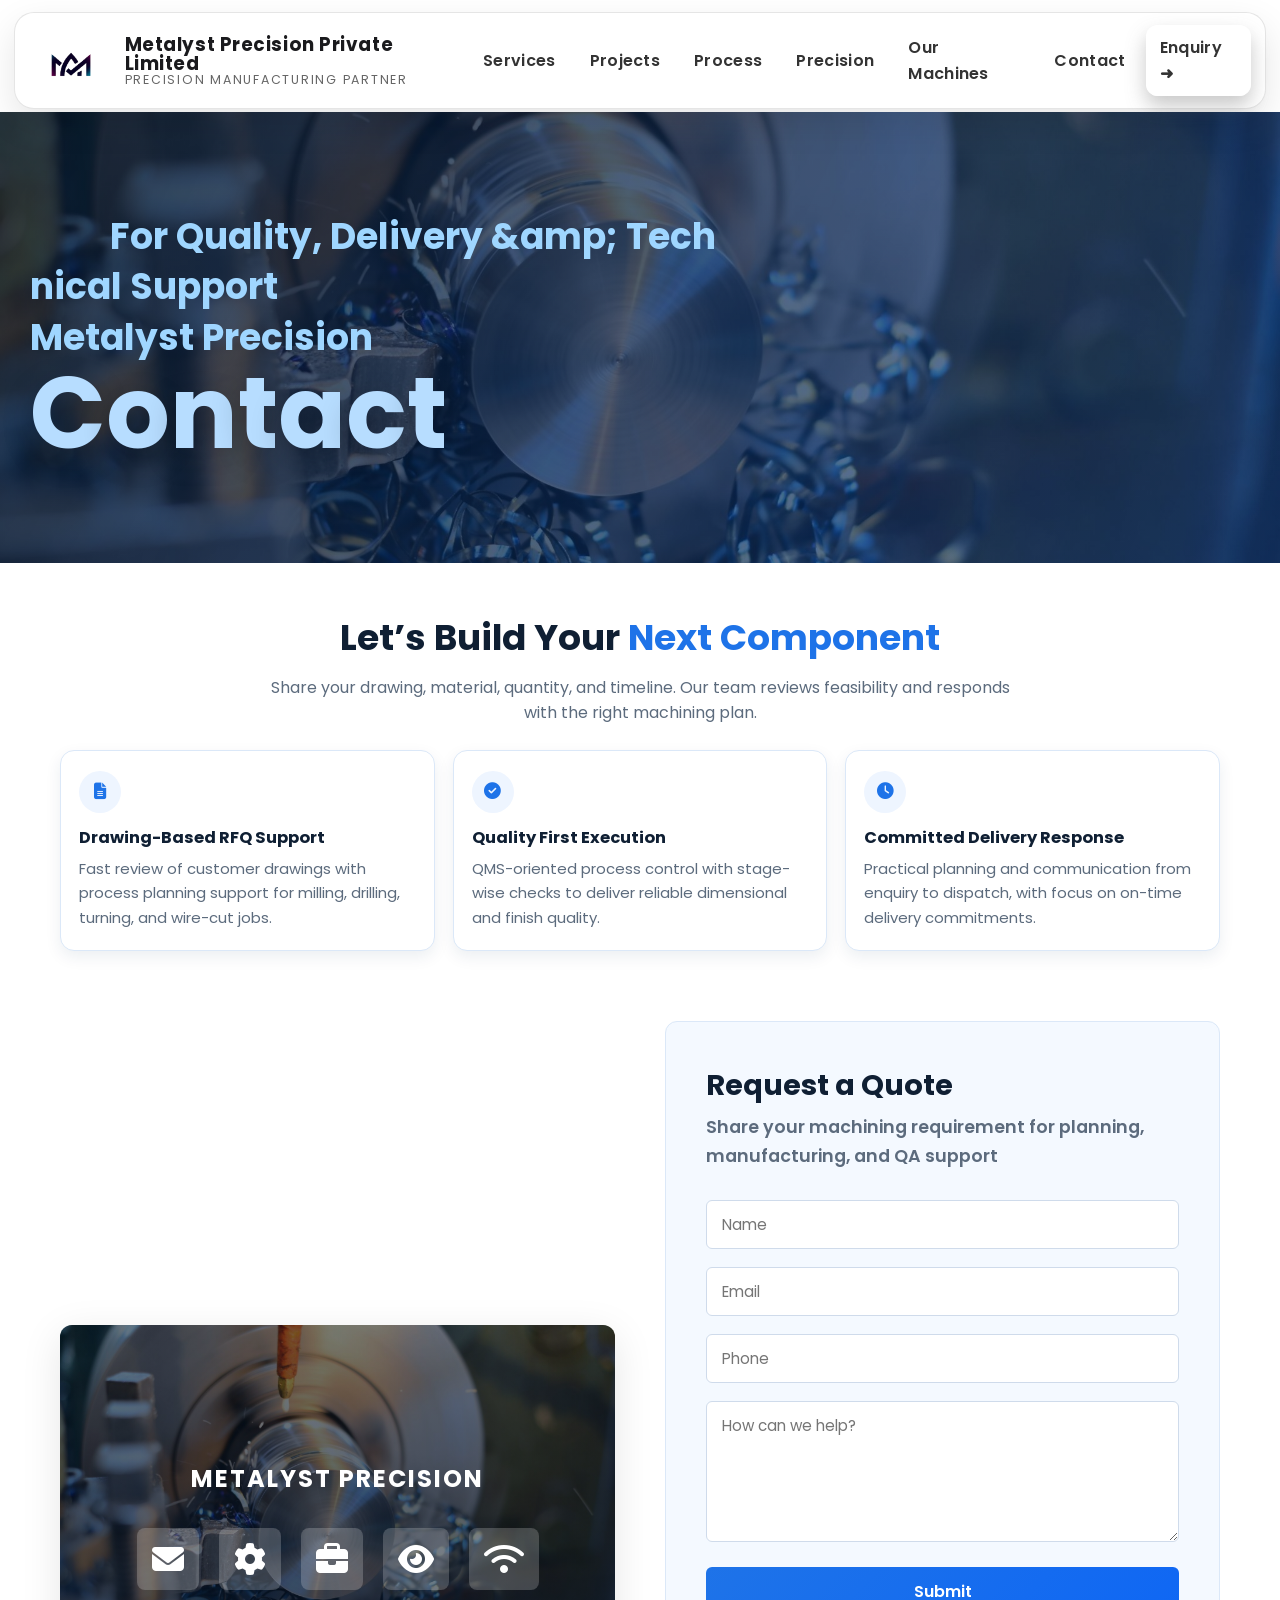
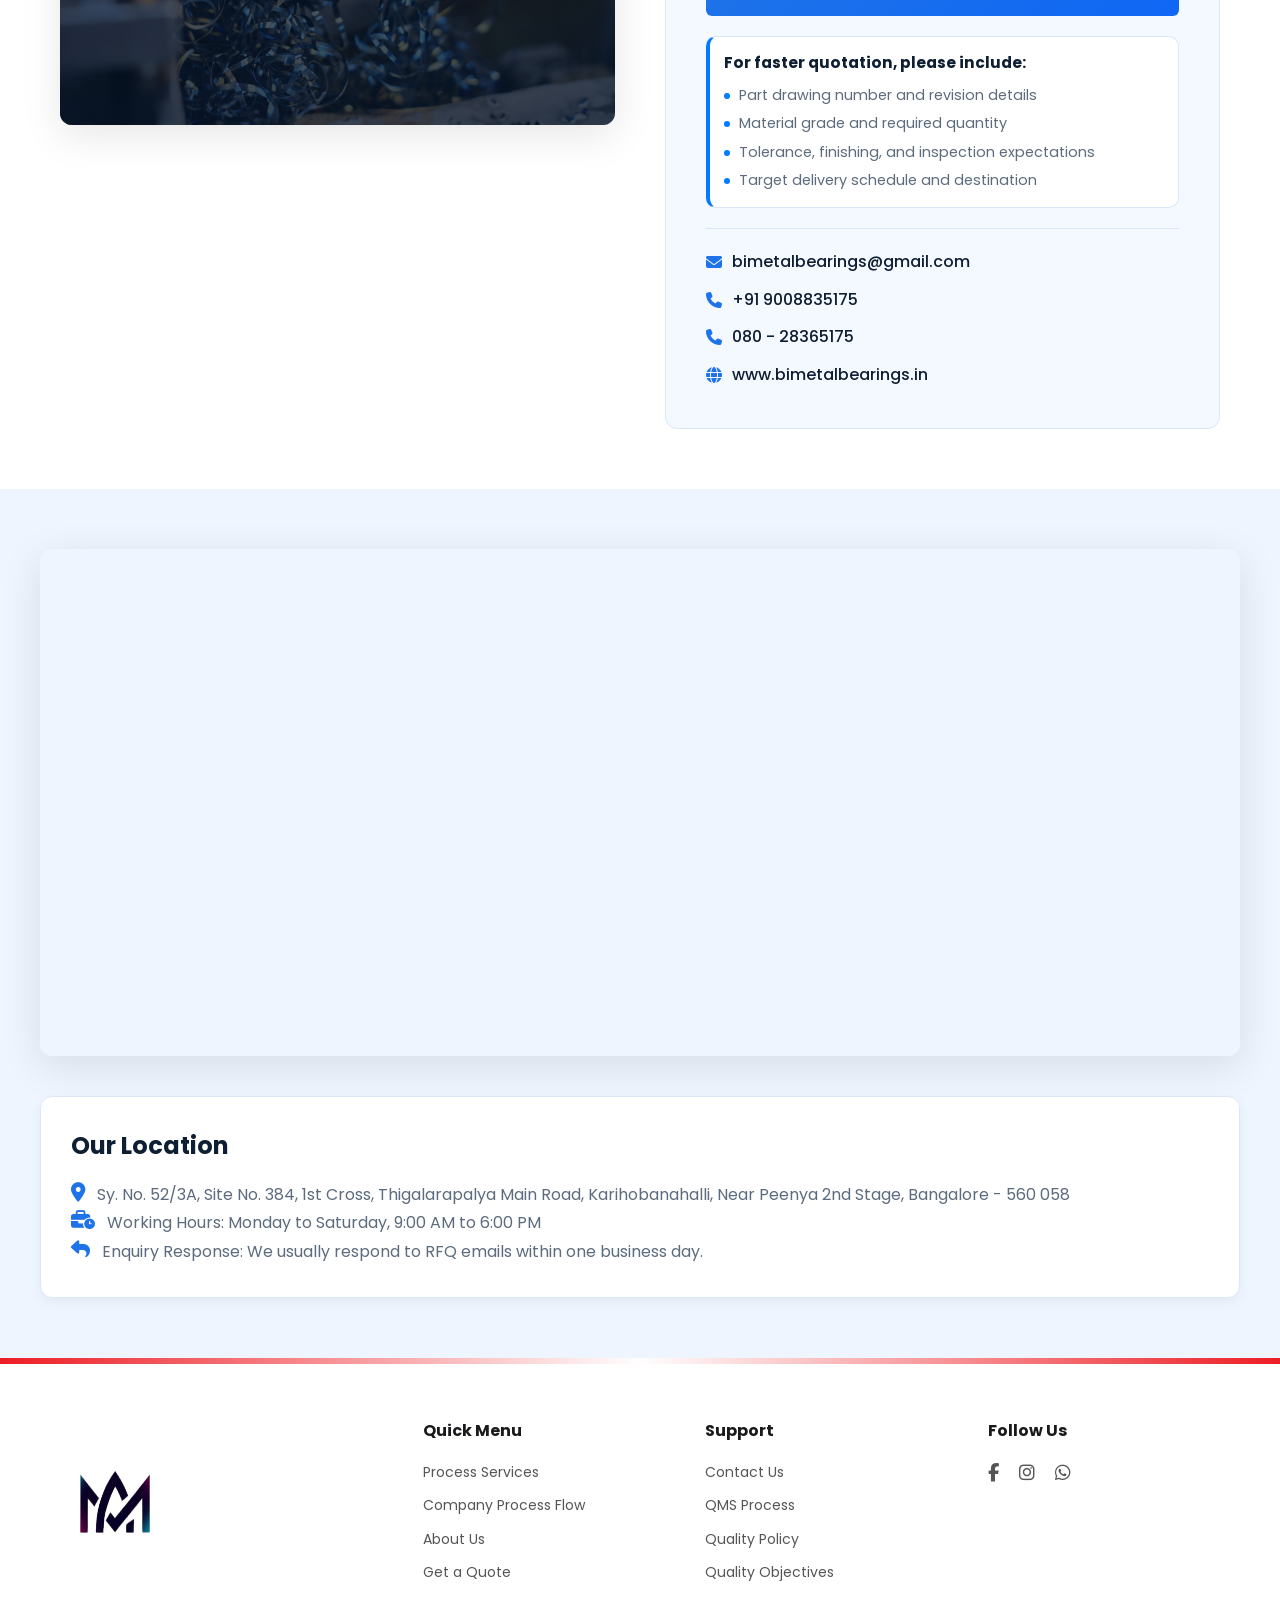
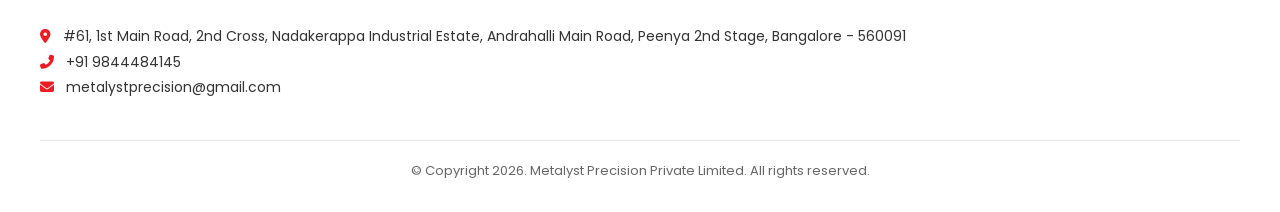
==== commit 1af91f3e: "modify the nav and precision" ====
--- a/contact.html
+++ b/contact.html
@@ -3,8 +3,8 @@
   <head>
     <meta charset="UTF-8" />
     <meta name="viewport" content="width=device-width, initial-scale=1.0" />
-    <title>Metalyst Precision Private Limited</title>
-    <link rel="icon" href="img/logo.png" />
+    <title>Metalyst Precision</title>
+    <link rel="icon" href="img/logo-metalyst.png" />
     <link
       href="https://fonts.googleapis.com/css2?family=Inter:wght@400;600;700&display=swap"
       rel="stylesheet"
@@ -25,6 +25,17 @@
     <link rel="stylesheet" href="style.css" />
   </head>
   <style>
+    :root {
+      --blue-500: #0f67f4;
+      --blue-600: #007bff;
+      --blue-700: #1e73e8;
+      --ink: #0f1f33;
+      --muted: #5c6b7d;
+      --surface: #f4f9ff;
+      --surface-soft: #eef5ff;
+      --border: #dbe8f8;
+    }
+
     /* Reset */
     * {
       margin: 0;
@@ -34,8 +45,8 @@
     }
 
     body {
-      background: #fff;
-      color: #111;
+      background: #ffffff;
+      color: var(--ink);
       line-height: 1.6;
     }
 
@@ -59,9 +70,10 @@
     }
 
     .service-hero {
-      background-image: url(img/10506876.jpg);
+      background-image:
+        linear-gradient(115deg, rgba(7, 24, 44, 0.72), rgba(14, 74, 168, 0.48)),
+        url("img/hero/Speed-CNC-machining-hero-2048x1367-1.jpg");
       background-size: cover;
-
       object-fit: contain;
       background-position: center;
       padding: 100px 30px;
@@ -85,7 +97,7 @@
 
     .service-hero-content h2 span {
       font-weight: 700;
-      color: #ffdd00;
+      color: #9fd6ff;
     }
 
     .bg-text {
@@ -95,7 +107,8 @@
       line-height: 1;
       bottom: 30px;
       left: 30px;
-      color: #0f67f4;
+      color: #b7ddff;
+      text-shadow: 0 10px 30px rgba(0, 0, 0, 0.25);
     }
     @media (max-width: 446px) {
       .service-hero-content h2 {
@@ -237,13 +250,13 @@
     }
 
     .stat.green {
-      background: #f0fdf4;
+      background: #eef5ff;
       color: #111;
-      border: 1px solid #cce8d8;
+      border: 1px solid #dbe8f8;
     }
 
     .stat.lightgreen {
-      background: #d9f99d;
+      background: #dcecff;
       color: #111;
     }
 
@@ -264,7 +277,7 @@
     }
 
     .machine-sec h2 span {
-      color: #e60012; /* Red Plus */
+      color: #007bff;
       margin-left: 10px;
     }
 
@@ -363,7 +376,7 @@
     }
 
     .work-header h2 span {
-      color: #3fa9f5;
+      color: #1e73e8;
     }
 
     .work-header p {
@@ -427,7 +440,7 @@
 
     /* CTA button */
     .cta-btn {
-      background: #0095ff;
+      background: #1e73e8;
       border: none;
       padding: 12px 20px;
       color: #fff;
@@ -438,7 +451,7 @@
     }
 
     .cta-btn:hover {
-      background: #2a7fb6;
+      background: #0f67f4;
     }
 
     /* Special card sizing */
@@ -478,6 +491,72 @@
       font-family: "poppins", sans-serif;
     }
 
+    .contact-highlights {
+      max-width: 1200px;
+      margin: 0 auto;
+      padding: 46px 20px 10px;
+    }
+
+    .contact-headline {
+      text-align: center;
+      margin-bottom: 24px;
+    }
+
+    .contact-headline h2 {
+      font-size: clamp(1.6rem, 2.8vw, 2.4rem);
+      color: var(--ink);
+      margin-bottom: 8px;
+    }
+
+    .contact-headline h2 span {
+      color: var(--blue-700);
+    }
+
+    .contact-headline p {
+      color: var(--muted);
+      max-width: 760px;
+      margin: 0 auto;
+    }
+
+    .highlights-grid {
+      display: grid;
+      grid-template-columns: repeat(3, minmax(0, 1fr));
+      gap: 18px;
+    }
+
+    .highlight-card {
+      background: #ffffff;
+      border: 1px solid var(--border);
+      border-radius: 14px;
+      padding: 20px 18px;
+      box-shadow: 0 6px 16px rgba(18, 52, 94, 0.08);
+    }
+
+    .highlight-icon {
+      width: 42px;
+      height: 42px;
+      border-radius: 50%;
+      display: flex;
+      align-items: center;
+      justify-content: center;
+      background: var(--surface-soft);
+      color: var(--blue-700);
+      margin-bottom: 12px;
+      font-size: 1.05rem;
+    }
+
+    .highlight-card h3 {
+      font-size: 1.02rem;
+      color: var(--ink);
+      margin-bottom: 6px;
+    }
+
+    .highlight-card p {
+      font-size: 0.93rem;
+      color: var(--muted);
+      line-height: 1.65;
+    }
+
     .enquiry-container {
       display: grid;
       grid-template-columns: 1fr 1fr;
@@ -510,7 +589,11 @@
       left: 0;
       right: 0;
       bottom: 0;
-      background: rgba(0, 0, 0, 0.5);
+      background: linear-gradient(
+        180deg,
+        rgba(7, 23, 45, 0.35),
+        rgba(7, 23, 45, 0.72)
+      );
       display: flex;
       flex-direction: column;
       align-items: center;
@@ -540,26 +623,27 @@
     }
 
     .contact-icons i:hover {
-      background: rgba(255, 217, 0, 0.3);
+      background: rgba(30, 115, 232, 0.38);
       transform: scale(1.1);
     }
 
     .enquiry-right {
       padding: 40px;
-      background: #f9f9f9;
+      background: var(--surface);
       border-radius: 12px;
+      border: 1px solid var(--border);
     }
 
     .enquiry-right h2 {
       font-size: 1.8rem;
       font-weight: 700;
-      color: #111;
+      color: var(--ink);
       margin-bottom: 5px;
     }
 
     .enquiry-subtitle {
       font-size: 1.1rem;
-      color: #555;
+      color: var(--muted);
       margin-bottom: 30px;
       font-weight: 600;
     }
@@ -576,18 +660,19 @@
     .form-group textarea {
       width: 100%;
       padding: 12px 15px;
-      border: 1px solid #ddd;
+      border: 1px solid #cfdbeb;
       border-radius: 6px;
       font-family: "poppins", sans-serif;
       font-size: 0.95rem;
       transition: all 0.3s;
+      background: #ffffff;
     }
 
     .form-group input:focus,
     .form-group textarea:focus {
       outline: none;
-      border-color: #007bff;
-      box-shadow: 0 0 5px rgba(0, 123, 255, 0.3);
+      border-color: var(--blue-600);
+      box-shadow: 0 0 0 3px rgba(0, 123, 255, 0.16);
     }
 
     .form-group textarea {
@@ -598,7 +683,7 @@
     .submit-btn {
       width: 100%;
       padding: 12px 20px;
-      background: #ff8c00;
+      background: linear-gradient(135deg, var(--blue-700), var(--blue-500));
       color: #fff;
       border: none;
       border-radius: 6px;
@@ -610,9 +695,50 @@
     }
 
     .submit-btn:hover {
-      background: #e67e00;
+      background: linear-gradient(135deg, var(--blue-500), #0d56cb);
       transform: translateY(-2px);
-      box-shadow: 0 5px 15px rgba(255, 140, 0, 0.3);
+      box-shadow: 0 6px 18px rgba(30, 115, 232, 0.35);
+    }
+
+    .requirements-box {
+      margin-top: 18px;
+      border: 1px solid var(--border);
+      border-left: 4px solid var(--blue-600);
+      border-radius: 10px;
+      background: #ffffff;
+      padding: 14px 14px 10px;
+    }
+
+    .requirements-box h4 {
+      font-size: 0.96rem;
+      margin-bottom: 8px;
+      color: var(--ink);
+    }
+
+    .requirements-list {
+      list-style: none;
+      margin: 0;
+      padding: 0;
+    }
+
+    .requirements-list li {
+      position: relative;
+      padding-left: 15px;
+      margin-bottom: 6px;
+      color: var(--muted);
+      font-size: 0.9rem;
+      line-height: 1.55;
+    }
+
+    .requirements-list li::before {
+      content: "";
+      width: 6px;
+      height: 6px;
+      border-radius: 50%;
+      background: var(--blue-600);
+      position: absolute;
+      left: 0;
+      top: 9px;
     }
 
     .contact-info {
@@ -621,11 +747,11 @@
       gap: 12px;
       margin-top: 20px;
       padding-top: 20px;
-      border-top: 1px solid #ddd;
+      border-top: 1px solid var(--border);
     }
 
     .info-link {
-      color: #333;
+      color: var(--ink);
       text-decoration: none;
       font-weight: 500;
       display: flex;
@@ -635,18 +761,18 @@
     }
 
     .info-link i {
-      color: #ff8c00;
+      color: var(--blue-700);
     }
 
     .info-link:hover {
-      color: #ff8c00;
+      color: var(--blue-600);
       transform: translateX(5px);
     }
 
     /* Map Section */
     .map-section {
       padding: 60px 20px;
-      background: #f5f5f5;
+      background: var(--surface-soft);
     }
 
     .map-container {
@@ -671,17 +797,18 @@
       padding: 30px;
       border-radius: 12px;
       box-shadow: 0 4px 12px rgba(0, 0, 0, 0.05);
+      border: 1px solid var(--border);
     }
 
     .address-box h3 {
       font-size: 1.5rem;
       font-weight: 700;
-      color: #111;
+      color: var(--ink);
       margin-bottom: 15px;
     }
 
     .address-box p {
-      color: #555;
+      color: var(--muted);
       font-size: 1rem;
       line-height: 1.8;
       display: flex;
@@ -690,13 +817,21 @@
     }
 
     .address-box i {
-      color: #ff8c00;
+      color: var(--blue-700);
       font-size: 1.2rem;
       margin-top: 2px;
     }
 
     /* Responsive */
     @media (max-width: 768px) {
+      .contact-highlights {
+        padding: 34px 14px 8px;
+      }
+
+      .highlights-grid {
+        grid-template-columns: 1fr;
+      }
+
       .enquiry-container {
         grid-template-columns: 1fr;
         gap: 30px;
@@ -726,28 +861,24 @@
   <body>
     <header class="navbar">
       <div class="logo">
-        <img src="img/logo.png" alt="Metalyst Precision logo" />
+        <img src="img/logo-metalyst.png" alt="Metalyst Precision logo" />
         <div class="brand-copy">
-          <span class="brand-name">Metalyst Precision Pvt. Ltd.</span>
-          <span class="brand-sub">Precision Machining Partner</span>
+          <span class="brand-name">Metalyst Precision Private Limited</span>
+          <span class="brand-sub">Precision Manufacturing Partner</span>
         </div>
       </div>
       <button class="menu-toggle" aria-label="Toggle menu">
         <i class="fas fa-bars"></i>
       </button>
       <nav class="nav-links">
-        <a href="index.html">Home</a>
+        <a href="index.html#service">Services</a>
+        <a href="index.html#project">Projects</a>
+        <a href="index.html#process">Process</a>
         <a href="precision.html">Precision</a>
         <a href="machine.html">Our Machines</a>
-        <a
-          href="https://maps.app.goo.gl/YwzaSE9wYyrj9JaE9?g_st=iw"
-          target="_blank"
-          rel="noopener"
-          >Location</a
-        >
         <a href="contact.html">Contact</a>
         <a
-          href="https://wa.me/919844484145?text=Hi%20Metalyst%20Precision%20Private%20Limited!%20I%20am%20interested%20in%20your%20precision%20machining%20solutions.%20Can%20you%20provide%20more%20details?"
+          href="https://wa.me/919844484145?text=Hello%20Metalyst%20Precision%20Private%20Limited%2C%20I%20am%20interested%20in%20your%20machining%20services."
           class="btn-yellow"
           >Enquiry ➜</a
         >
@@ -757,11 +888,47 @@
     <section class="service-hero" id="services">
       <div class="service-hero-content">
         <h2>
-          For Quality, Delivery & Support <br /><span
-            >Metalyst Precision Private Limited</span
+          For Quality, Delivery & Technical Support <br /><span
+            >Metalyst Precision</span
           >
         </h2>
         <h1 class="bg-text">Contact</h1>
+      </div>
+    </section>
+
+    <section class="contact-highlights">
+      <div class="contact-headline">
+        <h2>Let’s Build Your <span>Next Component</span></h2>
+        <p>
+          Share your drawing, material, quantity, and timeline. Our team reviews
+          feasibility and responds with the right machining plan.
+        </p>
+      </div>
+      <div class="highlights-grid">
+        <article class="highlight-card">
+          <div class="highlight-icon"><i class="fas fa-file-alt"></i></div>
+          <h3>Drawing-Based RFQ Support</h3>
+          <p>
+            Fast review of customer drawings with process planning support for
+            milling, drilling, turning, and wire-cut jobs.
+          </p>
+        </article>
+        <article class="highlight-card">
+          <div class="highlight-icon"><i class="fas fa-circle-check"></i></div>
+          <h3>Quality First Execution</h3>
+          <p>
+            QMS-oriented process control with stage-wise checks to deliver
+            reliable dimensional and finish quality.
+          </p>
+        </article>
+        <article class="highlight-card">
+          <div class="highlight-icon"><i class="fas fa-clock"></i></div>
+          <h3>Committed Delivery Response</h3>
+          <p>
+            Practical planning and communication from enquiry to dispatch, with
+            focus on on-time delivery commitments.
+          </p>
+        </article>
       </div>
     </section>
 
@@ -771,9 +938,12 @@
         <!-- Left Side - Contact Image & Info -->
         <div class="enquiry-left">
           <div class="contact-image">
-            <img src="img/logo.png" alt="Contact Us" />
+            <img
+              src="img/hero/Speed-CNC-machining-hero-2048x1367-1.jpg"
+              alt="CNC machining facility"
+            />
             <div class="contact-overlay">
-              <h3>CONTACT US</h3>
+              <h3>METALYST PRECISION</h3>
               <div class="contact-icons">
                 <i class="fas fa-envelope"></i>
                 <i class="fas fa-cog"></i>
@@ -787,10 +957,10 @@
 
         <!-- Right Side - Form -->
         <div class="enquiry-right">
-          <h2>Contact Us</h2>
+          <h2>Request a Quote</h2>
           <p class="enquiry-subtitle">
-            MANUFACTURE AND SUPPLY OF PRECISION MACHINED COMPONENTS, JIGS &
-            FIXURES, DIES & MOULDS.
+            Share your machining requirement for planning, manufacturing, and QA
+            support
           </p>
 
           <form class="enquiry-form" id="enquiryForm">
@@ -818,19 +988,38 @@
             <button type="submit" class="submit-btn">Submit</button>
           </form>
 
+          <div class="requirements-box">
+            <h4>For faster quotation, please include:</h4>
+            <ul class="requirements-list">
+              <li>Part drawing number and revision details</li>
+              <li>Material grade and required quantity</li>
+              <li>Tolerance, finishing, and inspection expectations</li>
+              <li>Target delivery schedule and destination</li>
+            </ul>
+          </div>
+
           <div class="contact-info">
-            <a href="mailto:metalystprecision@gmail.com" class="info-link">
+            <a href="mailto:bimetalbearings@gmail.com" class="info-link">
               <i class="fas fa-envelope"></i>
-              metalystprecision@gmail.com
+              bimetalbearings@gmail.com
             </a>
-            <a href="tel:+919844484145" class="info-link">
+            <a href="tel:+919008835175" class="info-link">
               <i class="fas fa-phone"></i>
-              +91 9844484145
+              +91 9008835175
             </a>
-            <span class="info-link"
-              ><i class="fas fa-user-tie"></i> Director: Manojkumar N
-              Balooragi</span
+            <a href="tel:08028365175" class="info-link">
+              <i class="fas fa-phone"></i>
+              080 - 28365175
+            </a>
+            <a
+              href="https://www.bimetalbearings.in"
+              class="info-link"
+              target="_blank"
+              rel="noopener"
             >
+              <i class="fas fa-globe"></i>
+              www.bimetalbearings.in
+            </a>
           </div>
         </div>
       </div>
@@ -840,8 +1029,8 @@
     <section class="map-section">
       <div class="map-container">
         <iframe
-          title="Metalyst Precision Location Map"
-          src="https://www.google.com/maps?q=Ground%20%2306%2C%205th%20Cross%20Road%2C%20Veerbhadreshwara%20Nagara%2C%20Herohalli%2C%20Bengaluru%20560091&output=embed"
+          title="Bimetal Bearings Location Map"
+          src="https://www.google.com/maps/embed?pb=!1m18!1m12!1m3!1d3889.2267!2d77.4943532!3d13.0002275!2m3!1f0!2f0!3f0!3m2!1i1024!2i768!4f13.1!3m3!1m2!1s0x3bae3d93843cdb1d:0x3231f6ff56b44764!2sBimetal%20Bearings%20(Bangalore)!5e0!3m2!1sen!2sin!4v1711342800000"
           width="100%"
           height="500"
           allowfullscreen=""
@@ -854,8 +1043,17 @@
           <h3>Our Location</h3>
           <p>
             <i class="fas fa-map-marker-alt"></i>
-            Ground #06, 5th Cross Road, Veerbhadreshwara Nagara, Herohalli,
-            Bengaluru - 560091
+            Sy. No. 52/3A, Site No. 384, 1st Cross, Thigalarapalya Main Road,
+            Karihobanahalli, Near Peenya 2nd Stage, Bangalore - 560 058
+          </p>
+          <p>
+            <i class="fas fa-business-time"></i>
+            Working Hours: Monday to Saturday, 9:00 AM to 6:00 PM
+          </p>
+          <p>
+            <i class="fas fa-reply"></i>
+            Enquiry Response: We usually respond to RFQ emails within one
+            business day.
           </p>
         </div>
       </div>
@@ -865,16 +1063,12 @@
       <div class="footer-container">
         <!-- Left Column -->
         <div class="footer-brand">
-            <img
-              src="img/logo.png"
-              alt="Metalyst Precision Logo"
-              class="logo"
-            />
-            <p>
-              MANUFACTURE AND SUPPLY OF PRECISION MACHINED COMPONENTS, JIGS &
-              FIXURES, DIES & MOULDS.
-            </p>
-          </div>
+          <img
+            src="img/logo-metalyst.png"
+            alt="Metalyst Precision Logo"
+            class="logo"
+          />
+        </div>
 
         <!-- Quick Menu -->
         <div class="footer-links">
@@ -909,7 +1103,7 @@
               <i class="fab fa-instagram"></i>
             </a>
             <a
-              href="https://wa.me/919844484145?text=Hello%20Metalyst%20Precision%20Private%20Limited%2C%20I%20am%20interested%20in%20your%20precision%20machining%20solutions."
+              href="https://wa.me/919844484145?text=Hello%20Metalyst%20Precision%20Private%20Limited%2C%20I%20am%20interested%20in%20your%20machining%20services."
               target="_blank"
               rel="noopener"
               title="WhatsApp"
@@ -928,13 +1122,9 @@
               rel="noopener"
             >
               <i class="fas fa-map-marker-alt"></i>
-              Ground #06, 5th Cross Road, Veerbhadreshwara Nagara, Herohalli,
-              Bengaluru - 560091
+              #61, 1st Main Road, 2nd Cross, Nadakerappa Industrial Estate,
+              Andrahalli Main Road, Peenya 2nd Stage, Bangalore - 560091
             </a>
-          </p>
-
-          <p>
-            <i class="fas fa-user-tie"></i> Director: Manojkumar N Balooragi
           </p>
 
           <p>
@@ -945,7 +1135,7 @@
 
           <p>
             <a
-              href="mailto:metalystprecision@gmail.com"
+              href="https://mail.google.com/mail/?view=cm&fs=1&to=metalystprecision@gmail.com"
               target="_blank"
               rel="noopener"
             >
@@ -956,7 +1146,10 @@
       </div>
 
       <div class="footer-bottom">
-        <p>© Copyright 2026. Metalyst Precision Private Limited.</p>
+        <p>
+          © Copyright 2026. Metalyst Precision Private Limited. All rights
+          reserved.
+        </p>
       </div>
     </footer>
 
@@ -1128,7 +1321,7 @@
             `;
 
             // Send email using mailto (opens email client)
-            window.location.href = `mailto:metalystprecision@gmail.com?subject=${encodeURIComponent(
+            window.location.href = `mailto:bimetalbearings@gmail.com?subject=${encodeURIComponent(
               subject,
             )}&body=${encodeURIComponent(body)}`;
 
--- a/style.css
+++ b/style.css
@@ -49,11 +49,11 @@
   justify-content: space-between;
   padding: 12px 14px;
   border-radius: 20px;
-  border: 1px solid rgba(255, 255, 255, 0.16);
-  background: var(--nav-bg);
+  border: 1px solid rgba(0, 0, 0, 0.1);
+  background: #ffffff;
   -webkit-backdrop-filter: blur(14px);
   backdrop-filter: blur(14px);
-  box-shadow: 0 14px 36px rgba(8, 8, 10, 0.42);
+  box-shadow: 0 14px 36px rgba(0, 0, 0, 0.1);
   z-index: 1000;
   font-family: "Barlow", sans-serif;
 }
@@ -74,7 +74,7 @@
   display: flex;
   flex-direction: column;
   line-height: 1.05;
-  color: #ffffff;
+  color: #1a1a1d;
 }
 
 .brand-name {
@@ -86,7 +86,7 @@
 .brand-sub {
   font-size: 0.78rem;
   letter-spacing: 0.14em;
-  color: #d3d3d8;
+  color: #666666;
   text-transform: uppercase;
 }
 
@@ -98,12 +98,15 @@
 
 .navbar .nav-links a {
   text-decoration: none;
-  color: #f0f0f4;
+  color: #333333;
   font-weight: 600;
   letter-spacing: 0.02em;
   padding: 10px 14px;
   border-radius: 12px;
-  transition: background 0.25s ease, color 0.25s ease, transform 0.25s ease;
+  transition:
+    background 0.25s ease,
+    color 0.25s ease,
+    transform 0.25s ease;
 }
 
 .navbar .nav-links a:hover {
@@ -120,17 +123,17 @@
 }
 
 .btn-yellow {
-  background: linear-gradient(135deg, #ff3a3a, #c8101a);
+  background: linear-gradient(135deg, #ffffff, #ffffff);
   color: #ffffff;
   padding: 10px 18px;
   border-radius: 12px;
   text-decoration: none;
   font-weight: 700;
-  box-shadow: 0 10px 20px rgba(200, 16, 26, 0.35);
+  box-shadow: 0 10px 20px rgba(97, 97, 97, 0.35);
 }
 
 .btn-yellow:hover {
-  background: linear-gradient(135deg, #ff5d5d, #a60912);
+  background: linear-gradient(135deg, #4a9fff, #0052cc);
   color: #ffffff;
 }
 
@@ -139,14 +142,15 @@
   position: relative;
   margin: 0 16px 24px;
   min-height: 720px;
-  padding: 146px 56px 34px;
+  padding: 16px 56px 34px;
   border-radius: 28px;
   overflow: hidden;
   display: flex;
   flex-direction: column;
   justify-content: space-between;
   isolation: isolate;
-  background: radial-gradient(
+  background:
+    radial-gradient(
       circle at 10% 15%,
       rgba(74, 144, 226, 0.32),
       transparent 40%
@@ -239,7 +243,10 @@
   padding: 12px 18px;
   border-radius: 12px;
   border: 1px solid transparent;
-  transition: transform 0.25s ease, background 0.25s ease, color 0.25s ease;
+  transition:
+    transform 0.25s ease,
+    background 0.25s ease,
+    color 0.25s ease;
 }
 
 .hero-btn.primary {
@@ -340,7 +347,7 @@
     padding: 10px 12px;
     border-radius: 16px;
     align-items: center;
-    background: var(--nav-bg);
+    background: #ffffff;
   }
 
   .logo img {
@@ -358,9 +365,9 @@
     width: 42px;
     height: 42px;
     border-radius: 10px;
-    border: 1px solid rgba(255, 255, 255, 0.24);
-    background: rgba(255, 255, 255, 0.08);
-    color: #ffffff;
+    border: 1px solid rgba(0, 0, 0, 0.1);
+    background: #f5f5f5;
+    color: #333333;
     font-size: 1.2rem;
     cursor: pointer;
   }
@@ -373,9 +380,9 @@
     width: 100%;
     padding: 10px;
     border-radius: 14px;
-    border: 1px solid rgba(255, 255, 255, 0.2);
-    background: var(--nav-bg);
-    box-shadow: 0 14px 24px rgba(0, 0, 0, 0.34);
+    border: 1px solid rgba(0, 0, 0, 0.1);
+    background: #ffffff;
+    box-shadow: 0 14px 24px rgba(0, 0, 0, 0.1);
     flex-direction: column;
     align-items: stretch;
     gap: 6px;
@@ -389,6 +396,7 @@
     width: 100%;
     border-radius: 10px;
     padding: 12px 14px;
+    color: #333333;
   }
 
   .navbar .nav-links a:hover,
@@ -826,7 +834,8 @@
 .abtinfo-cards {
   opacity: 1;
   transform: translatey(40px);
-  transition: opacity 0.9s cubic-bezier(0.4, 0, 0.2, 1),
+  transition:
+    opacity 0.9s cubic-bezier(0.4, 0, 0.2, 1),
     transform 0.9s cubic-bezier(0.4, 0, 0.2, 1);
 }
 
@@ -1348,7 +1357,6 @@
   padding: 30px 0;
   text-align: center;
   background: #fff;
-  background-image: url(/img/hero/img\ bg.png);
   font-family: "Poppins", sans-serif;
   margin-top: 3rem;
   margin-bottom: 3rem;
@@ -2108,9 +2116,9 @@
 /* Footer Styling */
 .footer {
   position: relative;
-  background: linear-gradient(150deg, #17171b 0%, #28282e 65%, #34343b 100%);
+  background: #ffffff;
   padding: 60px 40px 30px;
-  color: #f4f4f6;
+  color: #1a1a1d;
 }
 
 .footer::before {
@@ -2162,7 +2170,7 @@
   }
 }
 .footer-brand p {
-  color: #d6d6db;
+  color: #333333;
   font-size: 14px;
   line-height: 1.6;
 }
@@ -2173,7 +2181,7 @@
 
 .footer-contact p a {
   text-decoration: none;
-  color: #f1f1f5;
+  color: #333333;
   font-size: 14px;
   margin: 10px 0;
 }
@@ -2190,7 +2198,7 @@
 .footer-links h4 {
   font-size: 16px;
   margin-bottom: 15px;
-  color: #ffffff;
+  color: #1a1a1d;
 }
 
 .footer-links ul {
@@ -2204,13 +2212,13 @@
 
 .footer-links ul li a {
   text-decoration: none;
-  color: #d6d6db;
+  color: #555555;
   font-size: 14px;
   transition: color 0.3s;
 }
 
 .footer-links ul li a:hover {
-  color: #ffffff;
+  color: #ed1c24;
 }
 
 .footer-social {
@@ -2219,13 +2227,13 @@
 
 .footer-social h4 {
   margin-bottom: 15px;
-  color: #ffffff;
+  color: #1a1a1d;
 }
 
 .social-icons a {
   font-size: 18px;
   margin-right: 15px;
-  color: #d6d6db;
+  color: #555555;
   transition: color 0.3s;
 }
 
@@ -2236,9 +2244,9 @@
 .footer-bottom {
   text-align: center;
   font-size: 13px;
-  color: #c7c7ce;
+  color: #666666;
   margin-top: 40px;
-  border-top: 1px solid rgba(255, 255, 255, 0.18);
+  border-top: 1px solid rgba(0, 0, 0, 0.1);
   padding-top: 20px;
   font-family: "Poppins", sans-serif;
 }
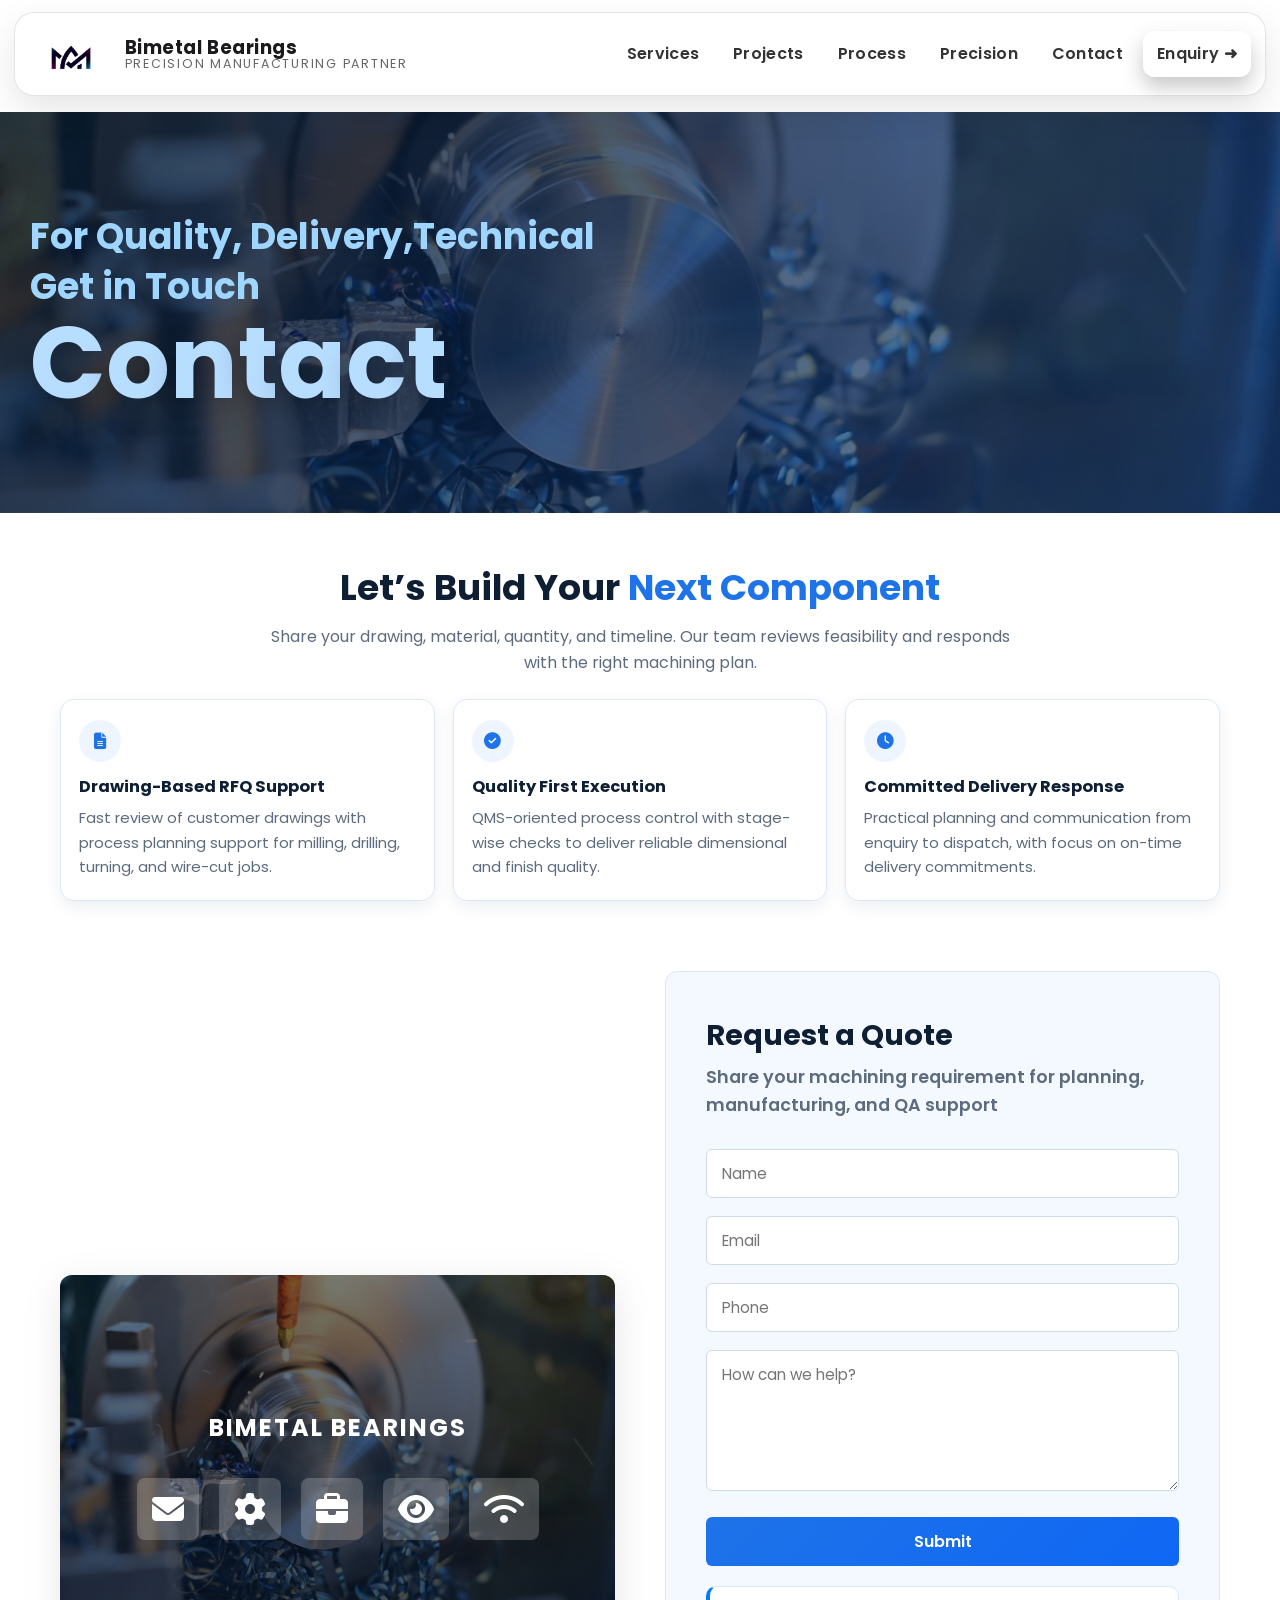
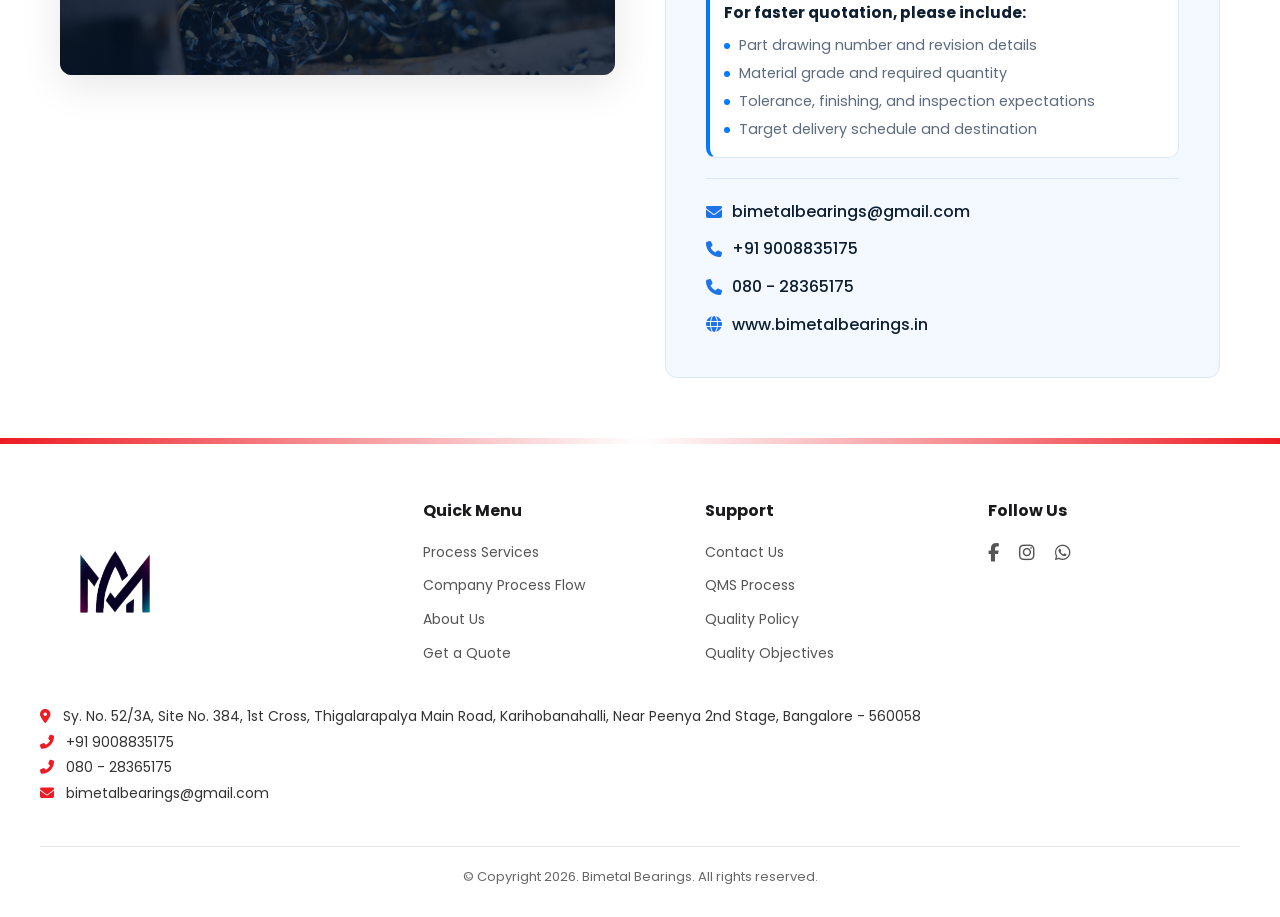
==== commit c0590036: "Update contact details and remove map section" ====
--- a/contact.html
+++ b/contact.html
@@ -3,7 +3,7 @@
   <head>
     <meta charset="UTF-8" />
     <meta name="viewport" content="width=device-width, initial-scale=1.0" />
-    <title>Metalyst Precision</title>
+    <title>Bimetal Bearings</title>
     <link rel="icon" href="img/logo-metalyst.png" />
     <link
       href="https://fonts.googleapis.com/css2?family=Inter:wght@400;600;700&display=swap"
@@ -861,9 +861,9 @@
   <body>
     <header class="navbar">
       <div class="logo">
-        <img src="img/logo-metalyst.png" alt="Metalyst Precision logo" />
+        <img src="img/logo-metalyst.png" alt="Bimetal Bearings logo" />
         <div class="brand-copy">
-          <span class="brand-name">Metalyst Precision Private Limited</span>
+          <span class="brand-name">Bimetal Bearings</span>
           <span class="brand-sub">Precision Manufacturing Partner</span>
         </div>
       </div>
@@ -875,10 +875,10 @@
         <a href="index.html#project">Projects</a>
         <a href="index.html#process">Process</a>
         <a href="precision.html">Precision</a>
-        <a href="machine.html">Our Machines</a>
+        
         <a href="contact.html">Contact</a>
         <a
-          href="https://wa.me/919844484145?text=Hello%20Metalyst%20Precision%20Private%20Limited%2C%20I%20am%20interested%20in%20your%20machining%20services."
+          href="https://wa.me/919008835175?text=Hi%20Bimetal%20Bearings!%20I%20am%20interested%20in%20your%20manufacturing%20solutions.%20Please%20share%20more%20details."
           class="btn-yellow"
           >Enquiry ➜</a
         >
@@ -887,9 +887,8 @@
 
     <section class="service-hero" id="services">
       <div class="service-hero-content">
-        <h2>
-          For Quality, Delivery & Technical Support <br /><span
-            >Metalyst Precision</span
+        <h2>For Quality, Delivery,Technical<br /><span
+            >Get in Touch</span
           >
         </h2>
         <h1 class="bg-text">Contact</h1>
@@ -943,7 +942,7 @@
               alt="CNC machining facility"
             />
             <div class="contact-overlay">
-              <h3>METALYST PRECISION</h3>
+              <h3>BIMETAL BEARINGS</h3>
               <div class="contact-icons">
                 <i class="fas fa-envelope"></i>
                 <i class="fas fa-cog"></i>
@@ -1025,47 +1024,13 @@
       </div>
     </section>
 
-    <!-- Map Section -->
-    <section class="map-section">
-      <div class="map-container">
-        <iframe
-          title="Bimetal Bearings Location Map"
-          src="https://www.google.com/maps/embed?pb=!1m18!1m12!1m3!1d3889.2267!2d77.4943532!3d13.0002275!2m3!1f0!2f0!3f0!3m2!1i1024!2i768!4f13.1!3m3!1m2!1s0x3bae3d93843cdb1d:0x3231f6ff56b44764!2sBimetal%20Bearings%20(Bangalore)!5e0!3m2!1sen!2sin!4v1711342800000"
-          width="100%"
-          height="500"
-          allowfullscreen=""
-          class="contact-map"
-        ></iframe>
-      </div>
-
-      <div class="address-info">
-        <div class="address-box">
-          <h3>Our Location</h3>
-          <p>
-            <i class="fas fa-map-marker-alt"></i>
-            Sy. No. 52/3A, Site No. 384, 1st Cross, Thigalarapalya Main Road,
-            Karihobanahalli, Near Peenya 2nd Stage, Bangalore - 560 058
-          </p>
-          <p>
-            <i class="fas fa-business-time"></i>
-            Working Hours: Monday to Saturday, 9:00 AM to 6:00 PM
-          </p>
-          <p>
-            <i class="fas fa-reply"></i>
-            Enquiry Response: We usually respond to RFQ emails within one
-            business day.
-          </p>
-        </div>
-      </div>
-    </section>
-
     <footer class="footer">
       <div class="footer-container">
         <!-- Left Column -->
         <div class="footer-brand">
           <img
             src="img/logo-metalyst.png"
-            alt="Metalyst Precision Logo"
+            alt="Bimetal Bearings Logo"
             class="logo"
           />
         </div>
@@ -1103,7 +1068,7 @@
               <i class="fab fa-instagram"></i>
             </a>
             <a
-              href="https://wa.me/919844484145?text=Hello%20Metalyst%20Precision%20Private%20Limited%2C%20I%20am%20interested%20in%20your%20machining%20services."
+              href="https://wa.me/919008835175?text=Hi%20Bimetal%20Bearings!%20I%20am%20interested%20in%20your%20manufacturing%20solutions.%20Please%20share%20more%20details."
               target="_blank"
               rel="noopener"
               title="WhatsApp"
@@ -1117,29 +1082,35 @@
         <div class="footer-contact">
           <p>
             <a
-              href="https://maps.app.goo.gl/YwzaSE9wYyrj9JaE9?g_st=iw"
+              href="https://maps.google.com/?q=Bimetal%20Bearings%20(Bangalore)"
               target="_blank"
               rel="noopener"
             >
               <i class="fas fa-map-marker-alt"></i>
-              #61, 1st Main Road, 2nd Cross, Nadakerappa Industrial Estate,
-              Andrahalli Main Road, Peenya 2nd Stage, Bangalore - 560091
+              Sy. No. 52/3A, Site No. 384, 1st Cross, Thigalarapalya Main
+              Road, Karihobanahalli, Near Peenya 2nd Stage, Bangalore - 560058
             </a>
           </p>
 
           <p>
-            <a href="tel:+919844484145">
-              <i class="fas fa-phone-alt"></i> +91 9844484145
+            <a href="tel:+919008835175">
+              <i class="fas fa-phone-alt"></i> +91 9008835175
             </a>
           </p>
 
           <p>
+            <a href="tel:08028365175">
+              <i class="fas fa-phone-alt"></i> 080 - 28365175
+            </a>
+          </p>
+
+          <p>
             <a
-              href="https://mail.google.com/mail/?view=cm&fs=1&to=metalystprecision@gmail.com"
+              href="mailto:bimetalbearings@gmail.com"
               target="_blank"
               rel="noopener"
             >
-              <i class="fas fa-envelope"></i> metalystprecision@gmail.com
+              <i class="fas fa-envelope"></i> bimetalbearings@gmail.com
             </a>
           </p>
         </div>
@@ -1147,8 +1118,7 @@
 
       <div class="footer-bottom">
         <p>
-          © Copyright 2026. Metalyst Precision Private Limited. All rights
-          reserved.
+          © Copyright 2026. Bimetal Bearings. All rights reserved.
         </p>
       </div>
     </footer>
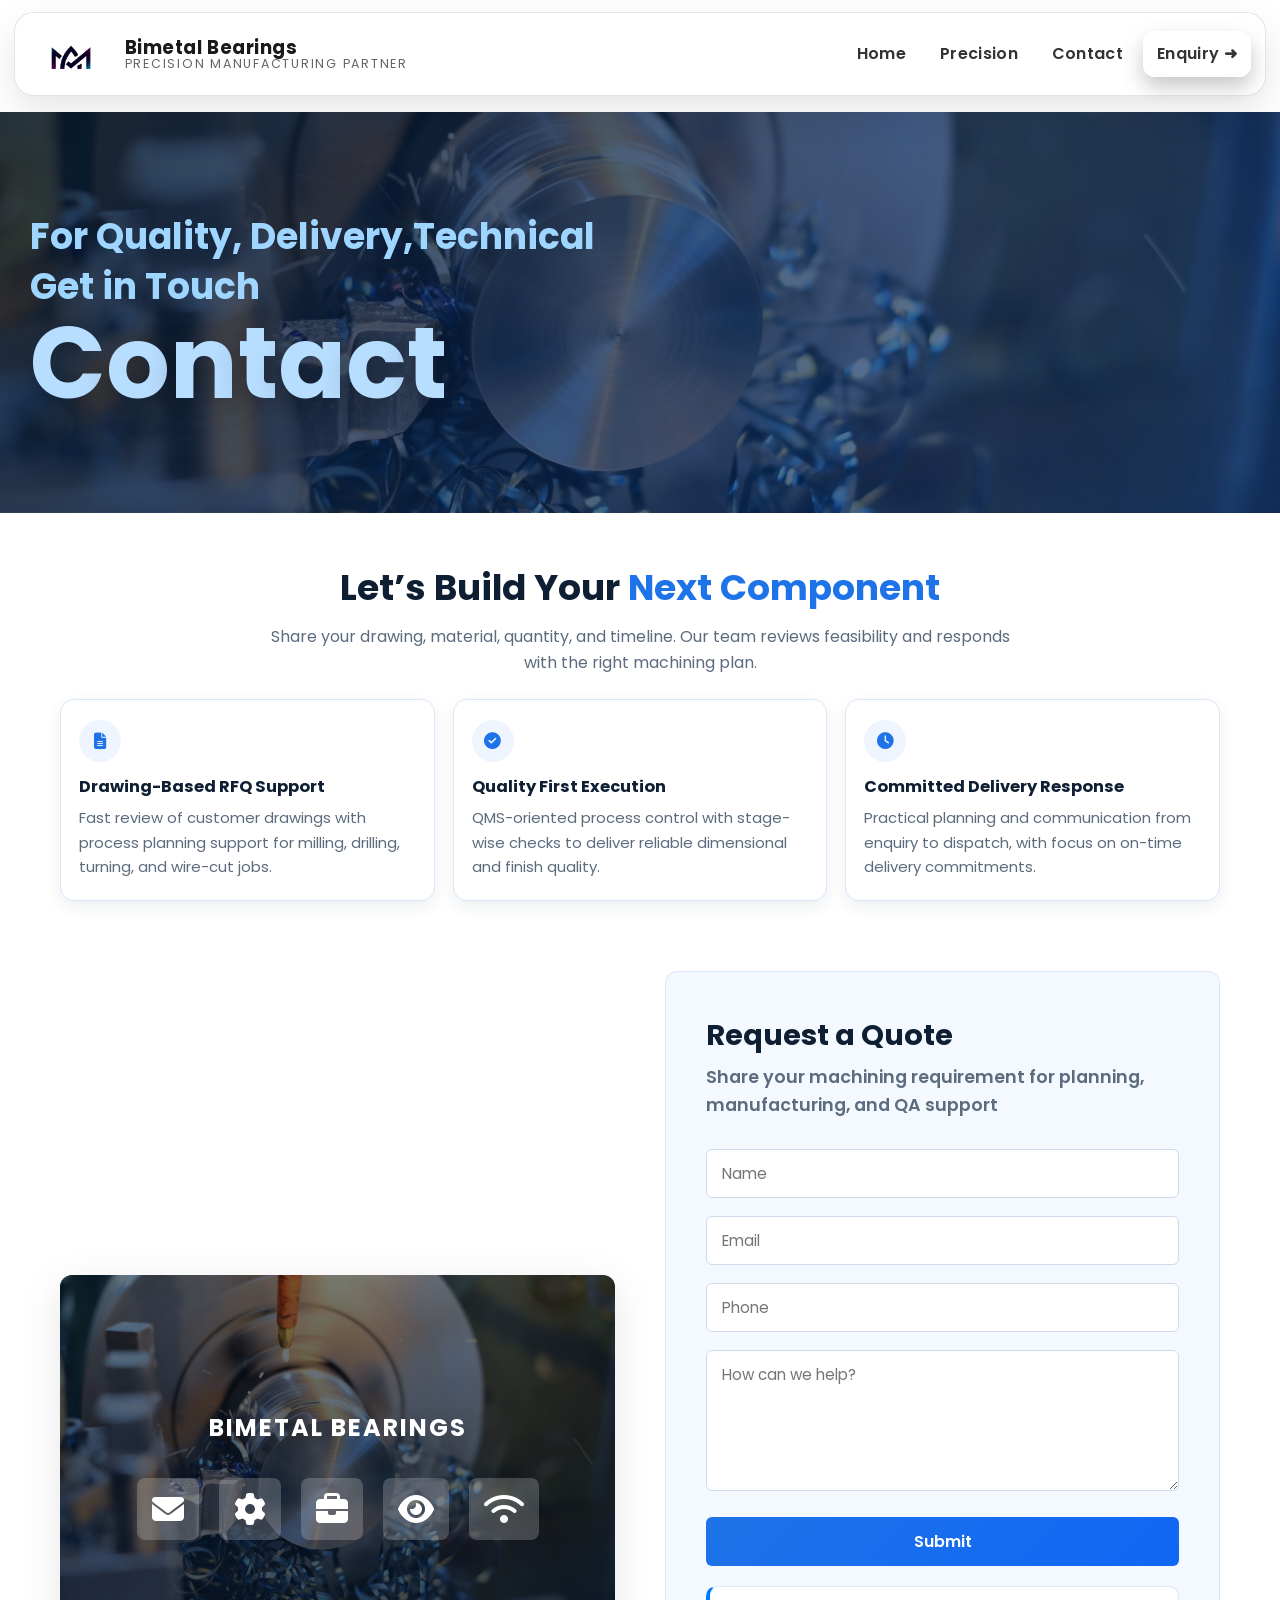
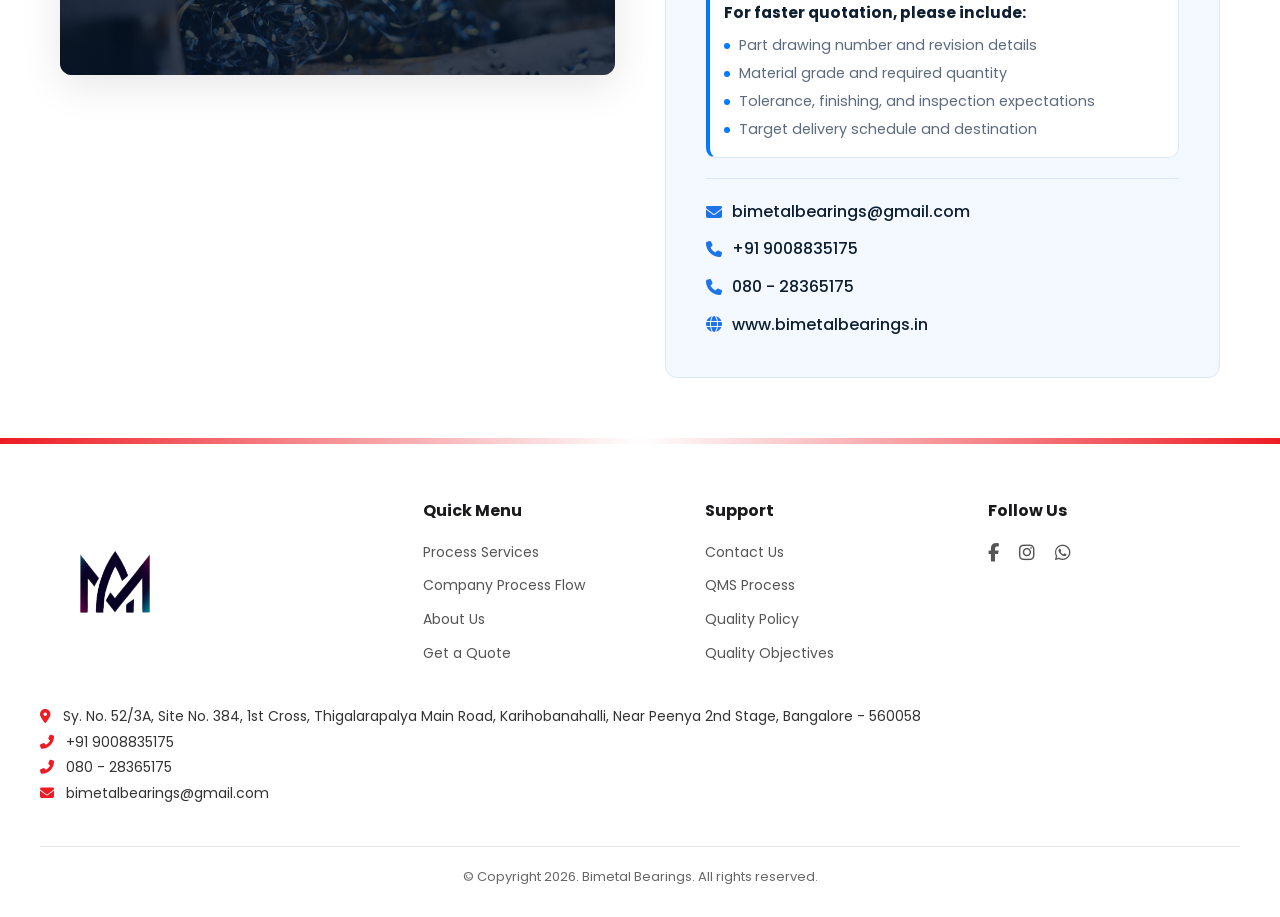
==== commit 90b13248: "modify the nav and precision" ====
--- a/contact.html
+++ b/contact.html
@@ -3,7 +3,7 @@
   <head>
     <meta charset="UTF-8" />
     <meta name="viewport" content="width=device-width, initial-scale=1.0" />
-    <title>Bimetal Bearings</title>
+    <title>Contact Us - Metalyst Precision</title>
     <link rel="icon" href="img/logo-metalyst.png" />
     <link
       href="https://fonts.googleapis.com/css2?family=Inter:wght@400;600;700&display=swap"
@@ -871,9 +871,7 @@
         <i class="fas fa-bars"></i>
       </button>
       <nav class="nav-links">
-        <a href="index.html#service">Services</a>
-        <a href="index.html#project">Projects</a>
-        <a href="index.html#process">Process</a>
+        <a href="index.html">Home</a>
         <a href="precision.html">Precision</a>
         
         <a href="contact.html">Contact</a>
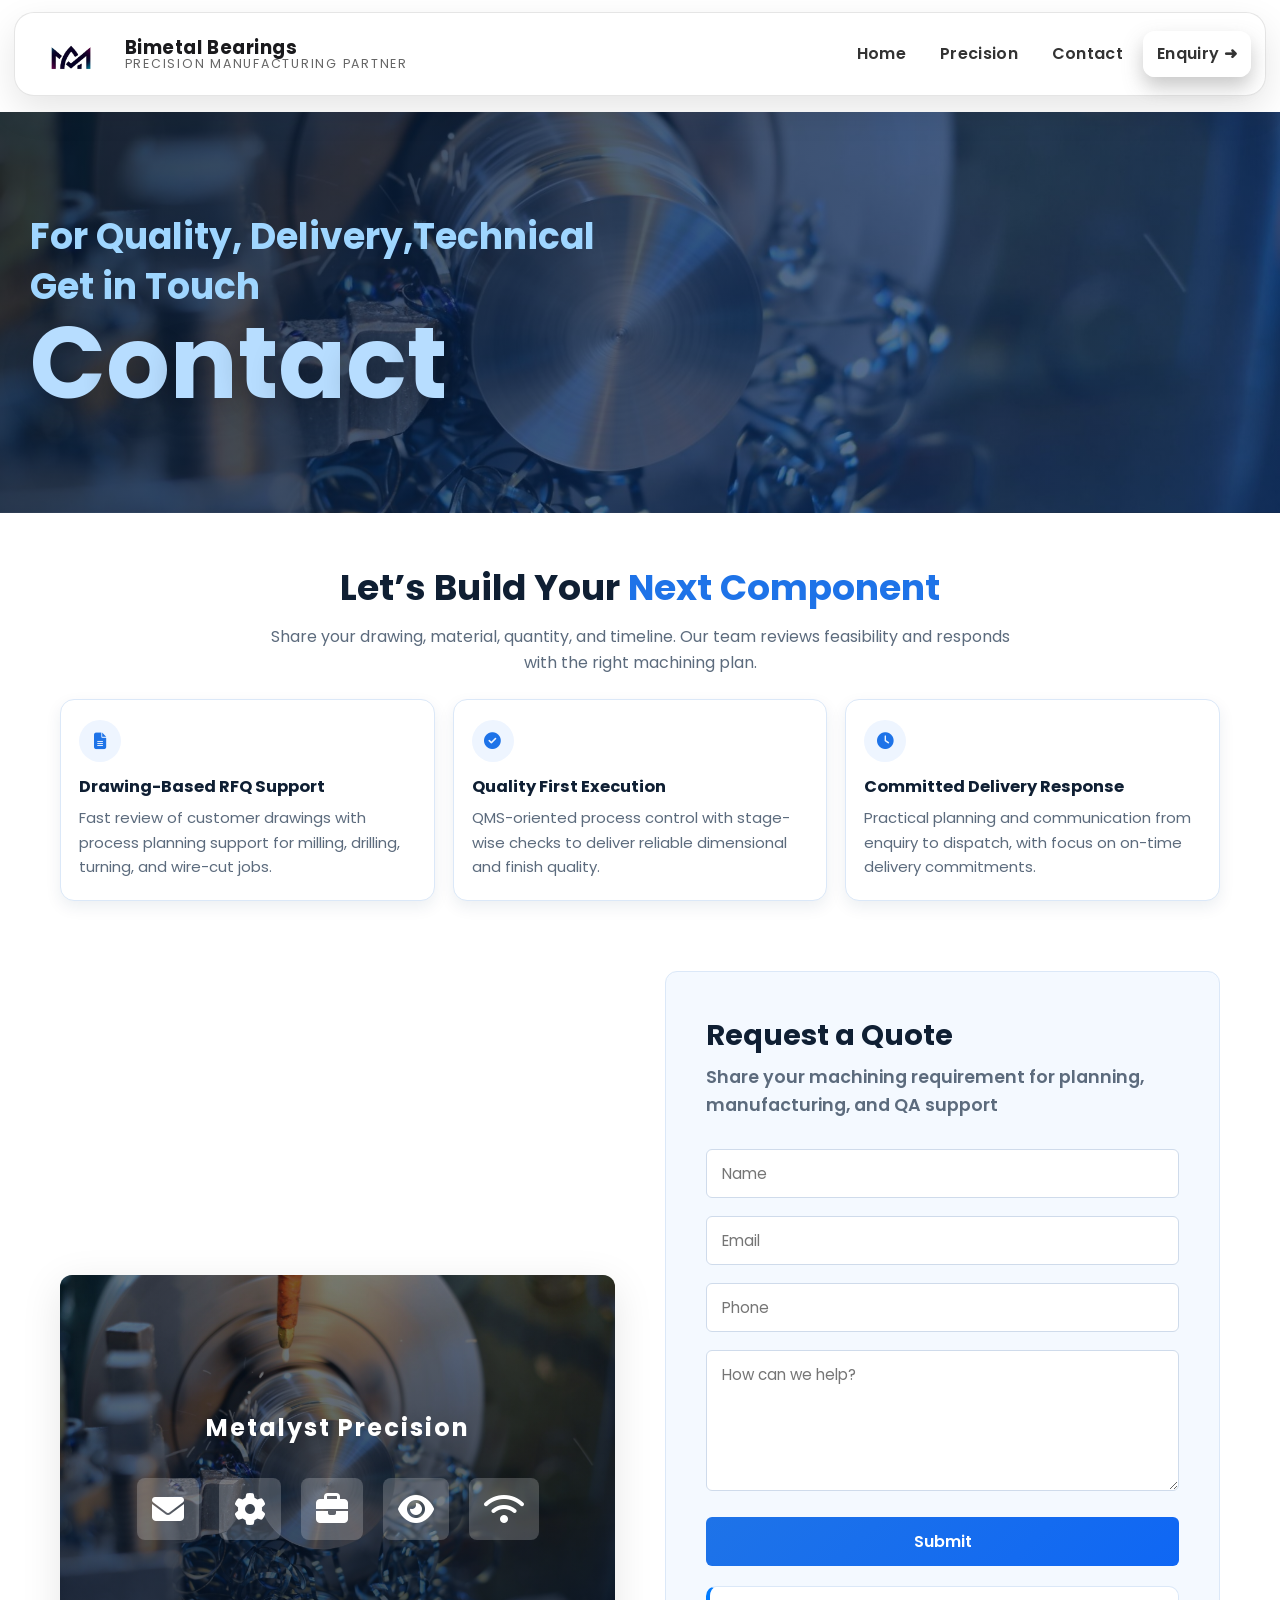
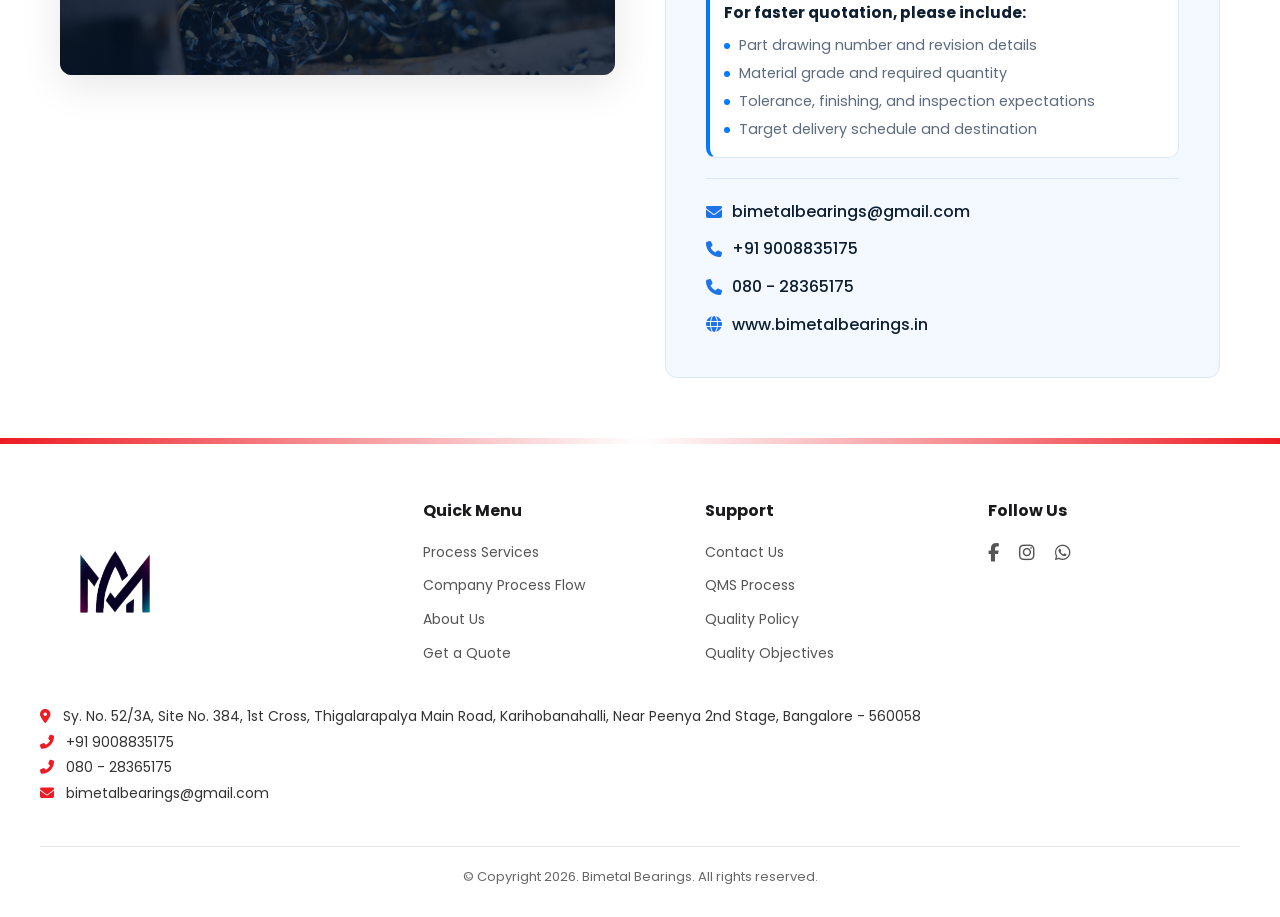
==== commit fe2b2e06: "modify the contatc" ====
--- a/contact.html
+++ b/contact.html
@@ -940,7 +940,7 @@
               alt="CNC machining facility"
             />
             <div class="contact-overlay">
-              <h3>BIMETAL BEARINGS</h3>
+              <h3>Metalyst Precision</h3>
               <div class="contact-icons">
                 <i class="fas fa-envelope"></i>
                 <i class="fas fa-cog"></i>
--- a/style.css
+++ b/style.css
@@ -2155,7 +2155,7 @@
 }
 @media (max-width: 420px) {
   .footer-brand .logo {
-    max-width: 90px;
+    max-width: 200px;
     margin-bottom: 15px;
     height: 150px;
   }
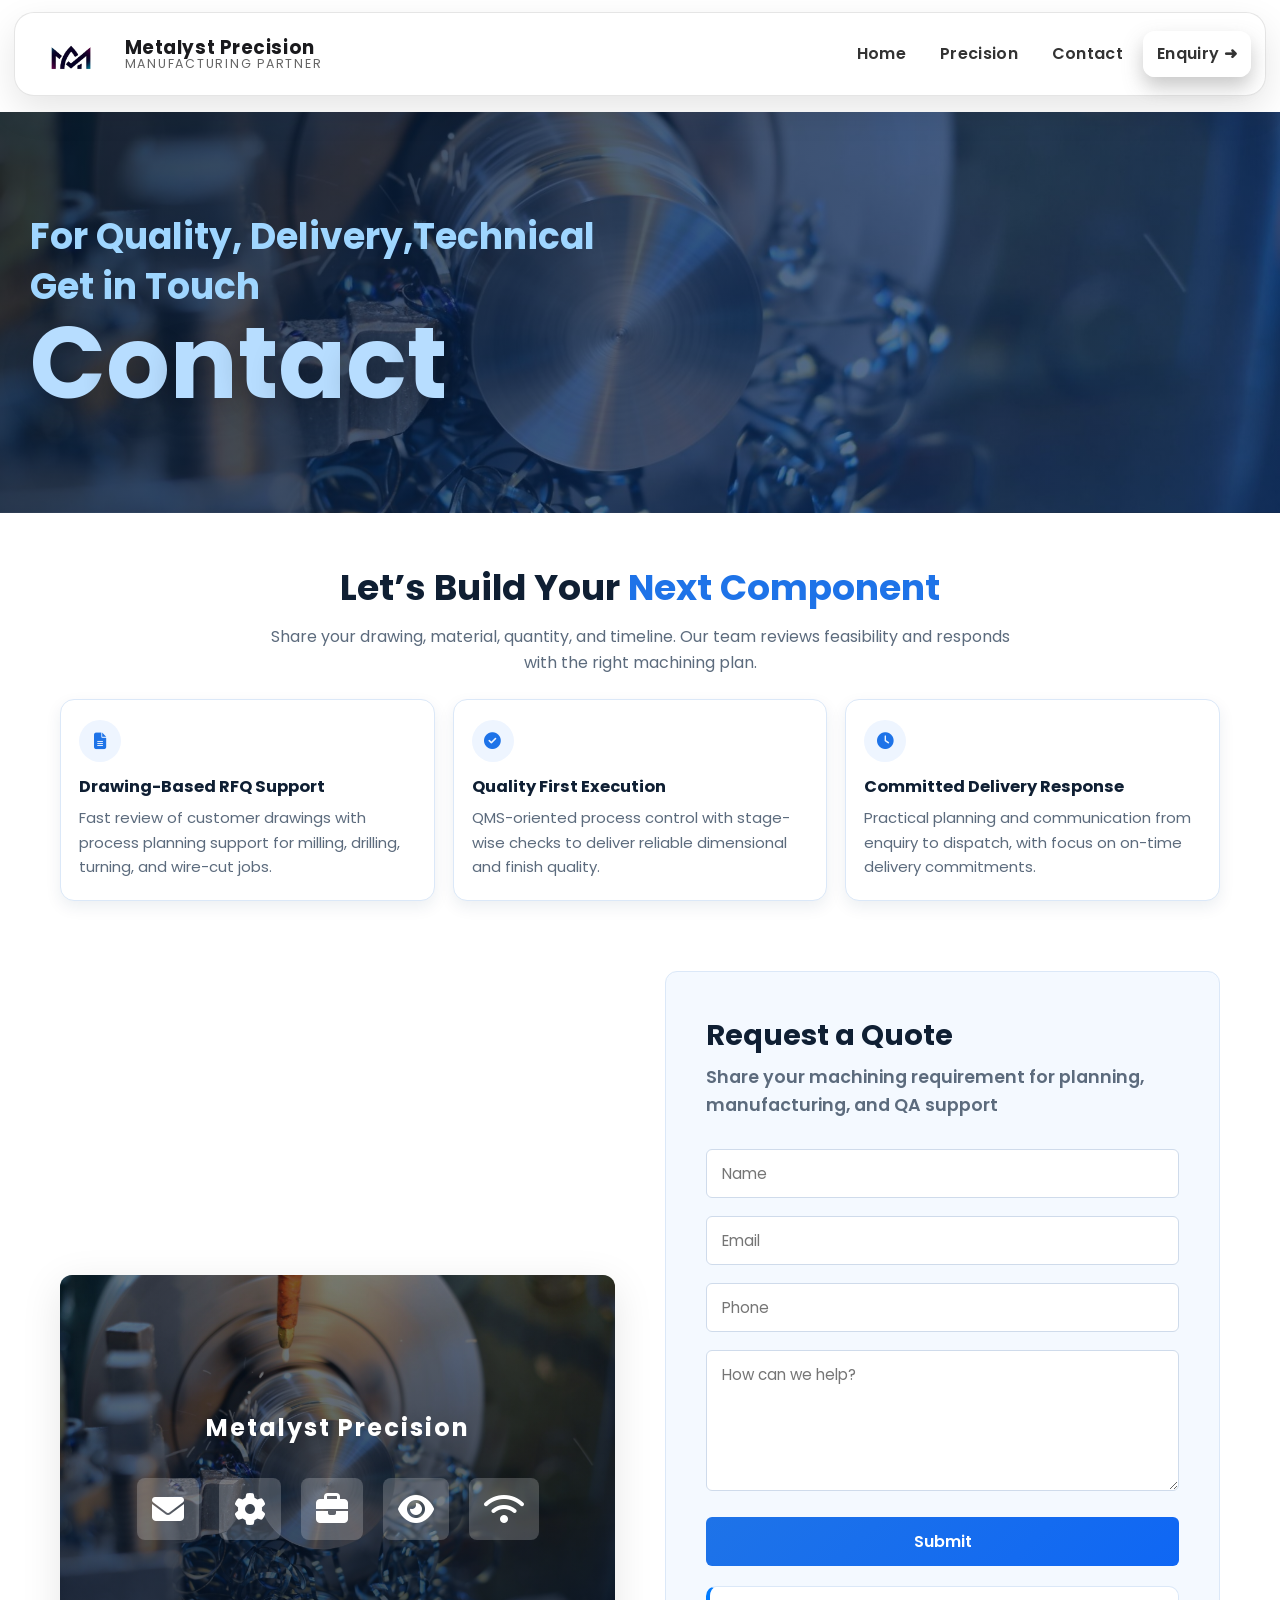
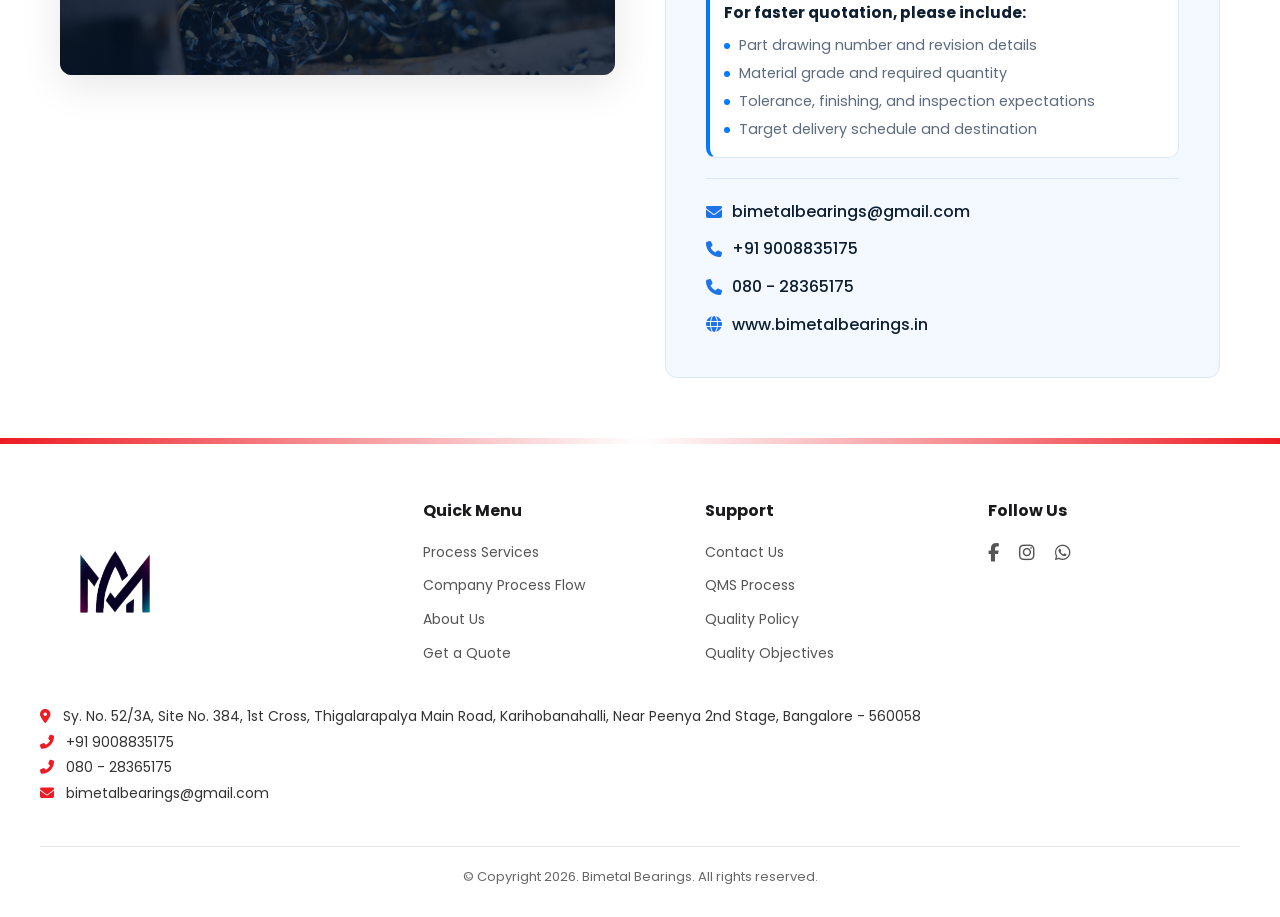
==== commit 8aa89dbb: "modify the contact nav" ====
--- a/contact.html
+++ b/contact.html
@@ -861,10 +861,10 @@
   <body>
     <header class="navbar">
       <div class="logo">
-        <img src="img/logo-metalyst.png" alt="Bimetal Bearings logo" />
+        <img src="img/logo-metalyst.png" alt="Metalyst Precision logo" />
         <div class="brand-copy">
-          <span class="brand-name">Bimetal Bearings</span>
-          <span class="brand-sub">Precision Manufacturing Partner</span>
+          <span class="brand-name">Metalyst Precision</span>
+          <span class="brand-sub"> Manufacturing Partner</span>
         </div>
       </div>
       <button class="menu-toggle" aria-label="Toggle menu">
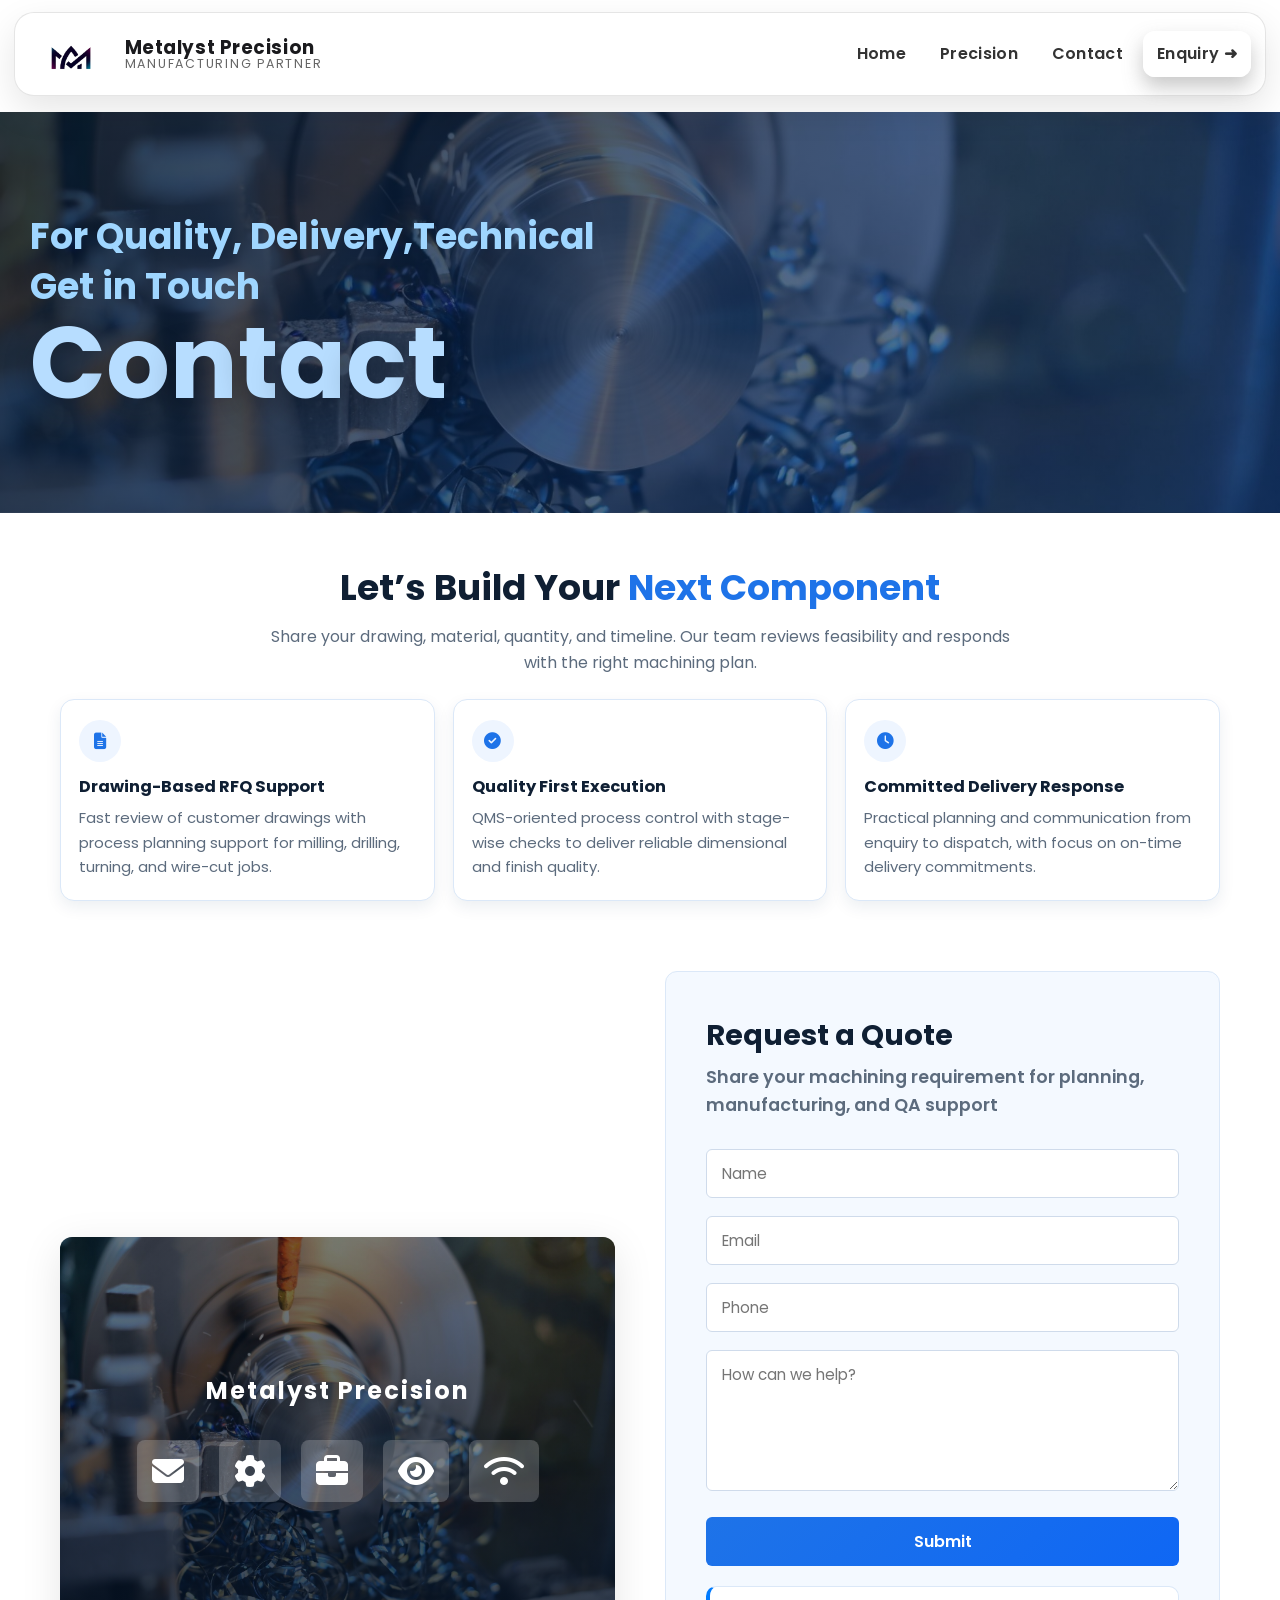
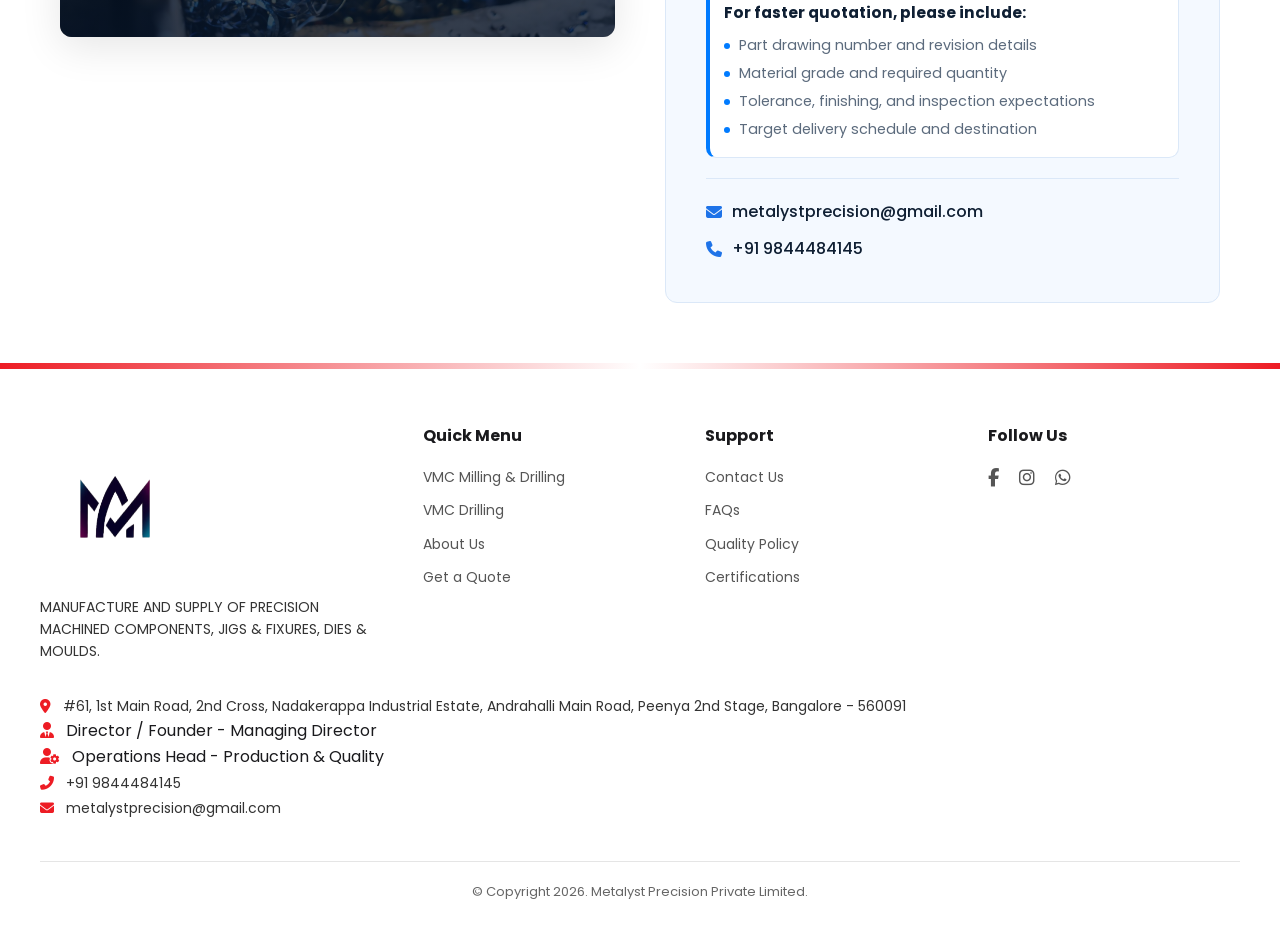
==== commit f8d5be84: "modifying contact" ====
--- a/contact.html
+++ b/contact.html
@@ -112,7 +112,7 @@
     }
     @media (max-width: 446px) {
       .service-hero-content h2 {
-        font-size: 28px;
+        font-size: 18px;
       }
       .bg-text {
         font-size: 60px;
@@ -876,7 +876,7 @@
         
         <a href="contact.html">Contact</a>
         <a
-          href="https://wa.me/919008835175?text=Hi%20Bimetal%20Bearings!%20I%20am%20interested%20in%20your%20manufacturing%20solutions.%20Please%20share%20more%20details."
+          href="https://wa.me/919844484145?text=Hi%20Metalyst%20Precision%20Private%20Limited!%20I%20am%20interested%20in%20your%20precision%20machining%20solutions.%20Please%20share%20more%20details."
           class="btn-yellow"
           >Enquiry ➜</a
         >
@@ -996,49 +996,42 @@
           </div>
 
           <div class="contact-info">
-            <a href="mailto:bimetalbearings@gmail.com" class="info-link">
+            <a href="mailto: metalystprecision@gmail.com" class="info-link">
               <i class="fas fa-envelope"></i>
-              bimetalbearings@gmail.com
+               metalystprecision@gmail.com
             </a>
-            <a href="tel:+919008835175" class="info-link">
+            <a href="tel: +91 9844484145" class="info-link">
               <i class="fas fa-phone"></i>
-              +91 9008835175
+               +91 9844484145
             </a>
-            <a href="tel:08028365175" class="info-link">
-              <i class="fas fa-phone"></i>
-              080 - 28365175
-            </a>
-            <a
-              href="https://www.bimetalbearings.in"
-              class="info-link"
-              target="_blank"
-              rel="noopener"
-            >
-              <i class="fas fa-globe"></i>
-              www.bimetalbearings.in
-            </a>
+           
+          
           </div>
         </div>
       </div>
     </section>
 
-    <footer class="footer">
+     <footer class="footer">
       <div class="footer-container">
         <!-- Left Column -->
         <div class="footer-brand">
           <img
             src="img/logo-metalyst.png"
-            alt="Bimetal Bearings Logo"
+            alt="Metalyst Precision Logo"
             class="logo"
           />
+          <p>
+            MANUFACTURE AND SUPPLY OF PRECISION MACHINED COMPONENTS, JIGS &
+            FIXURES, DIES & MOULDS.
+          </p>
         </div>
 
         <!-- Quick Menu -->
         <div class="footer-links">
           <h4>Quick Menu</h4>
           <ul>
-            <li><a href="index.html#service">Process Services</a></li>
-            <li><a href="index.html#process">Company Process Flow</a></li>
+            <li><a href="machine.html">VMC Milling & Drilling</a></li>
+            <li><a href="#service">VMC Drilling</a></li>
             <li><a href="index.html">About Us</a></li>
             <li><a href="contact.html">Get a Quote</a></li>
           </ul>
@@ -1049,9 +1042,9 @@
           <h4>Support</h4>
           <ul>
             <li><a href="contact.html">Contact Us</a></li>
-            <li><a href="index.html#process">QMS Process</a></li>
-            <li><a href="index.html">Quality Policy</a></li>
-            <li><a href="index.html">Quality Objectives</a></li>
+            <li><a href="contact.html">FAQs</a></li>
+            <li><a href="contact.html">Quality Policy</a></li>
+            <li><a href="contact.html">Certifications</a></li>
           </ul>
         </div>
 
@@ -1066,7 +1059,7 @@
               <i class="fab fa-instagram"></i>
             </a>
             <a
-              href="https://wa.me/919008835175?text=Hi%20Bimetal%20Bearings!%20I%20am%20interested%20in%20your%20manufacturing%20solutions.%20Please%20share%20more%20details."
+              href="https://wa.me/919844484145?text=Hello%20Metalyst%20Precision%20Private%20Limited%2C%20I%20am%20interested%20in%20your%20precision%20machining%20solutions."
               target="_blank"
               rel="noopener"
               title="WhatsApp"
@@ -1080,44 +1073,46 @@
         <div class="footer-contact">
           <p>
             <a
-              href="https://maps.google.com/?q=Bimetal%20Bearings%20(Bangalore)"
+              href="https://maps.app.goo.gl/YwzaSE9wYyrj9JaE9?g_st=iw"
               target="_blank"
               rel="noopener"
             >
               <i class="fas fa-map-marker-alt"></i>
-              Sy. No. 52/3A, Site No. 384, 1st Cross, Thigalarapalya Main
-              Road, Karihobanahalli, Near Peenya 2nd Stage, Bangalore - 560058
+              #61, 1st Main Road, 2nd Cross, Nadakerappa Industrial Estate,
+              Andrahalli Main Road, Peenya 2nd Stage, Bangalore - 560091
             </a>
           </p>
 
           <p>
-            <a href="tel:+919008835175">
-              <i class="fas fa-phone-alt"></i> +91 9008835175
+            <i class="fas fa-user-tie"></i> Director / Founder - Managing
+            Director
+          </p>
+
+          <p>
+            <i class="fas fa-user-gear"></i> Operations Head - Production &
+            Quality
+          </p>
+
+          <p>
+            <a href="tel:+919844484145">
+              <i class="fas fa-phone-alt"></i> +91 9844484145
             </a>
           </p>
 
           <p>
-            <a href="tel:08028365175">
-              <i class="fas fa-phone-alt"></i> 080 - 28365175
-            </a>
-          </p>
-
-          <p>
             <a
-              href="mailto:bimetalbearings@gmail.com"
+              href="https://mail.google.com/mail/?view=cm&fs=1&to=metalystprecision@gmail.com"
               target="_blank"
               rel="noopener"
             >
-              <i class="fas fa-envelope"></i> bimetalbearings@gmail.com
+              <i class="fas fa-envelope"></i> metalystprecision@gmail.com
             </a>
           </p>
         </div>
       </div>
 
       <div class="footer-bottom">
-        <p>
-          © Copyright 2026. Bimetal Bearings. All rights reserved.
-        </p>
+        <p>© Copyright 2026. Metalyst Precision Private Limited.</p>
       </div>
     </footer>
 
